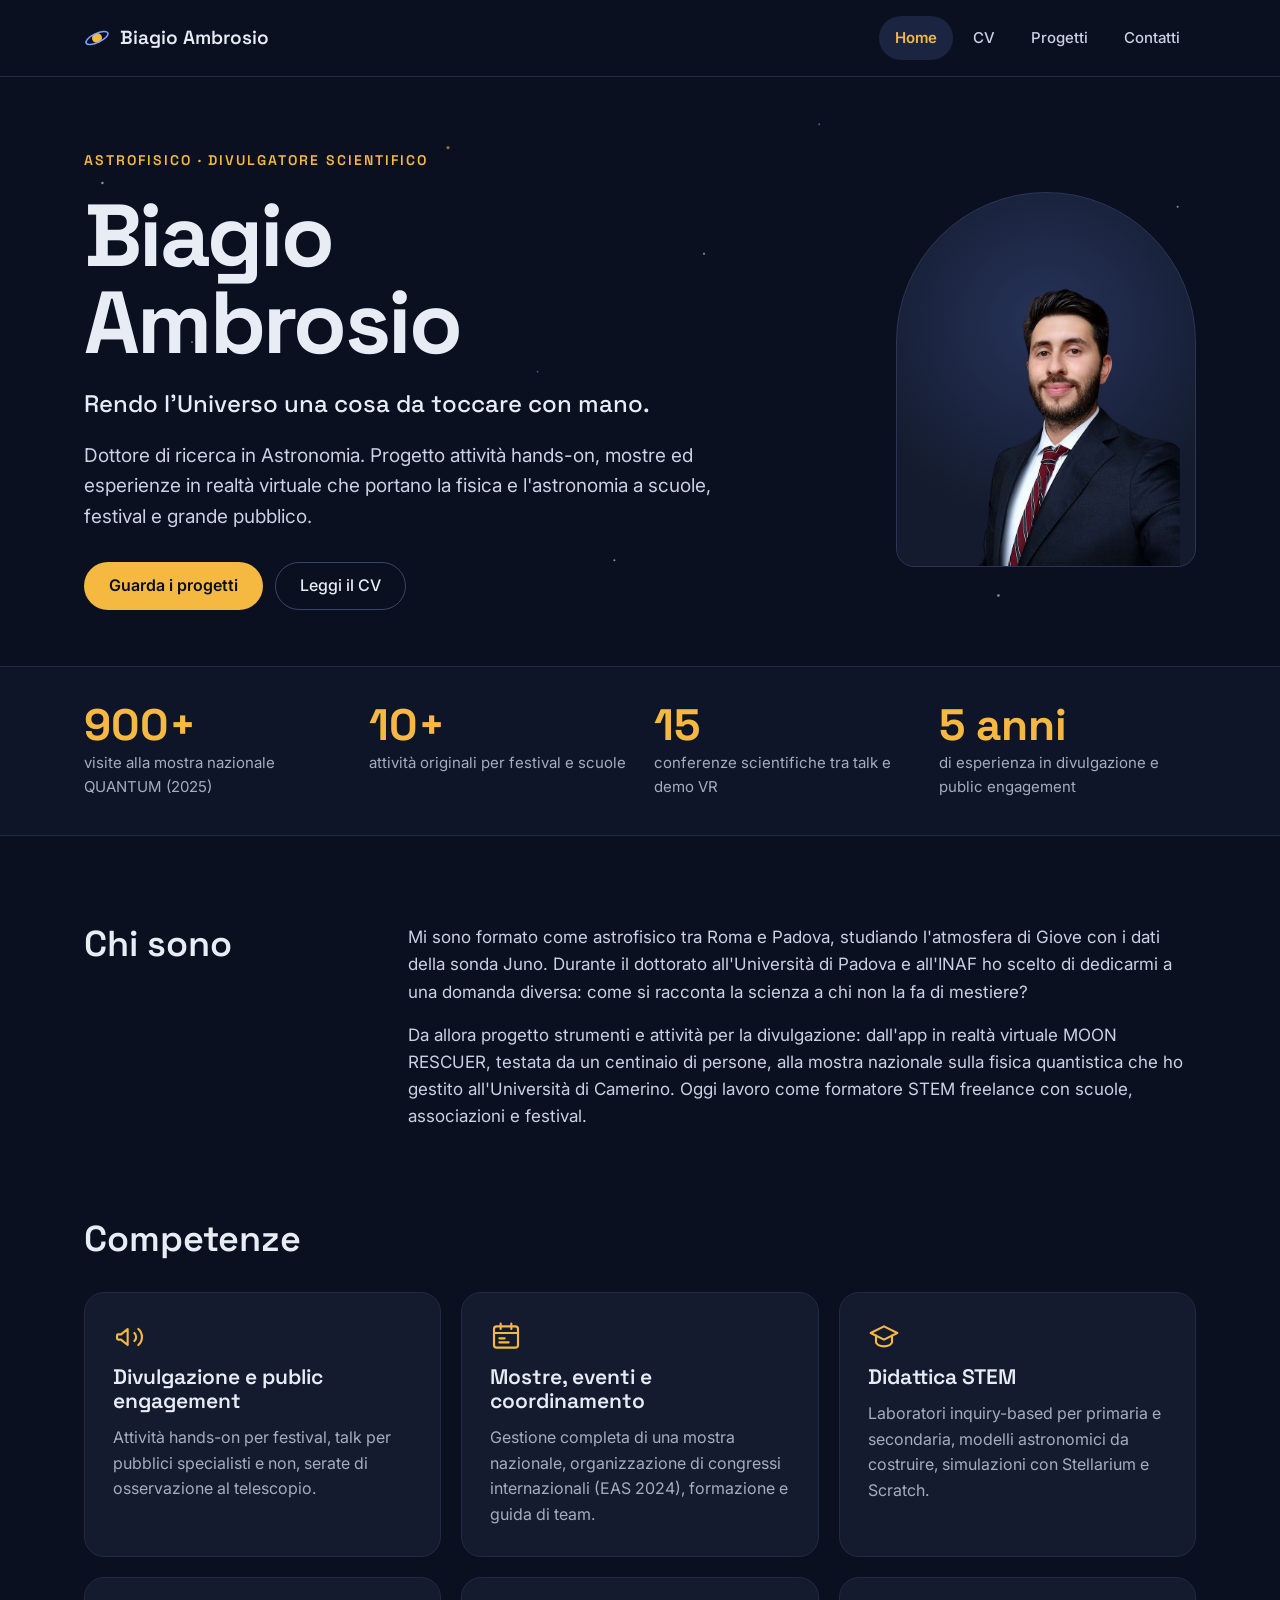
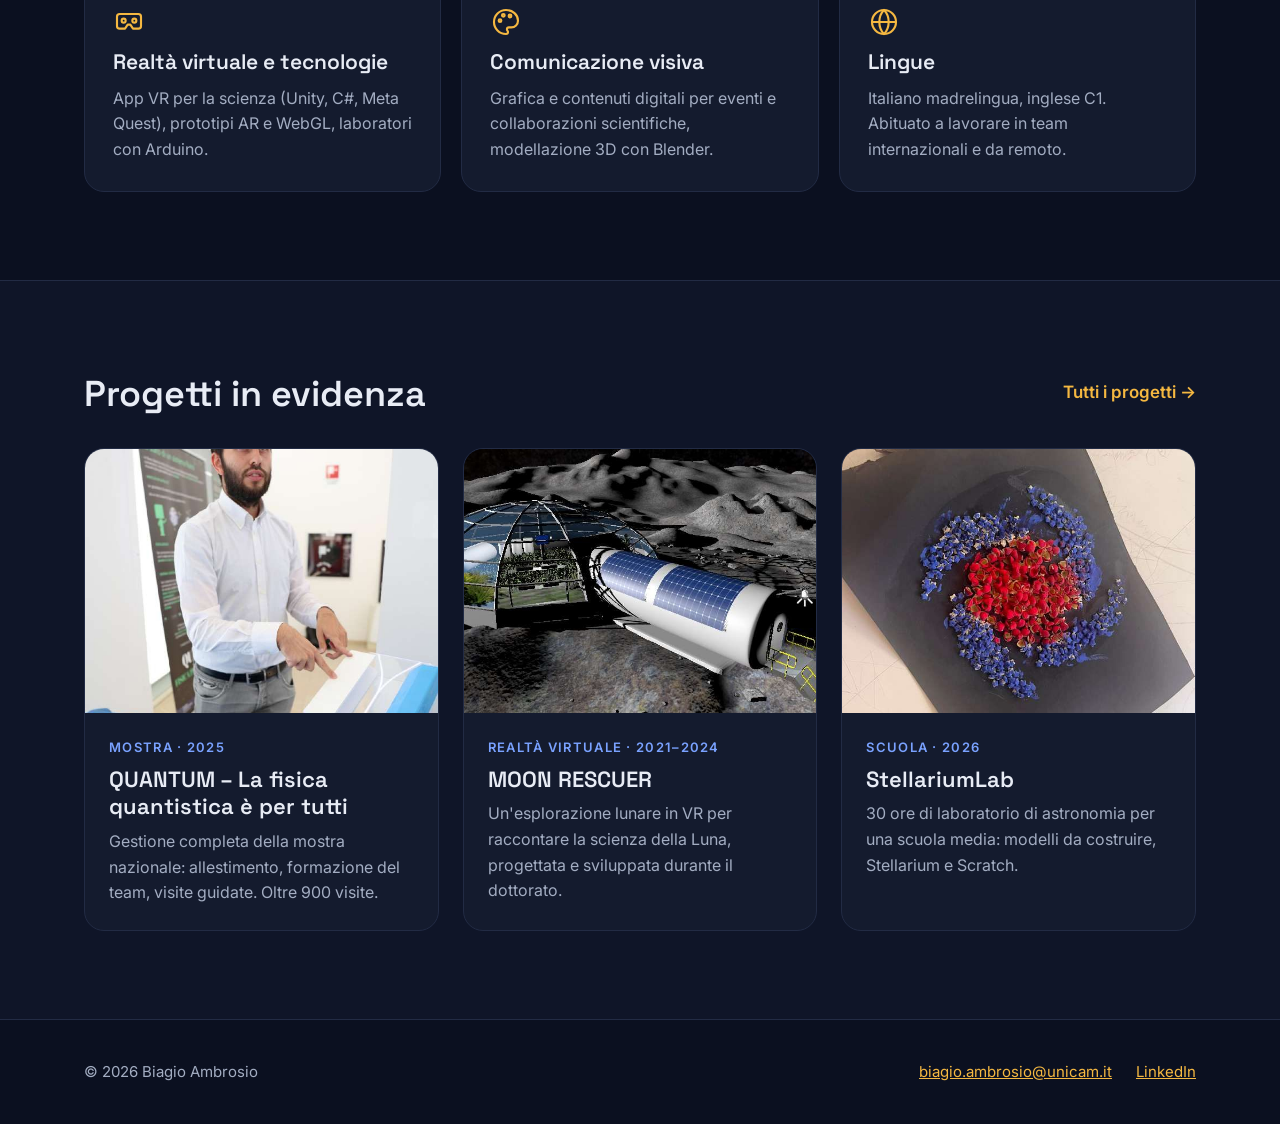
==== index.html @ 5c2597d6 "Prima versione" ====
<!doctype html>
<html lang="it">
<head>
  <meta charset="utf-8">
  <meta name="viewport" content="width=device-width, initial-scale=1">
  <title>Biagio Ambrosio — Astrofisico e divulgatore scientifico</title>
  <meta name="description" content="Biagio Ambrosio, dottore di ricerca in Astronomia: attività hands-on, mostre, laboratori per le scuole ed esperienze in realtà virtuale per la divulgazione scientifica.">
  <meta property="og:title" content="Biagio Ambrosio — Astrofisico e divulgatore scientifico">
  <meta property="og:description" content="Attività hands-on, mostre, laboratori per le scuole ed esperienze VR per raccontare la scienza.">
  <meta property="og:type" content="website">
  <meta property="og:image" content="assets/img/talk-sala.jpg">
  <link rel="icon" href="assets/img/favicon.svg" type="image/svg+xml">
  <link rel="preconnect" href="https://fonts.googleapis.com">
  <link rel="preconnect" href="https://fonts.gstatic.com" crossorigin>
  <link href="https://fonts.googleapis.com/css2?family=Space+Grotesk:wght@400;500;600;700&family=Inter:wght@400;500;600&display=swap" rel="stylesheet">
  <link rel="stylesheet" href="assets/css/style.css">
</head>
<body>
  <a class="skip-link" href="#contenuto">Vai al contenuto</a>

  <header class="site-header">
    <nav class="container nav" aria-label="Navigazione principale">
      <a class="brand" href="index.html">
        <svg width="26" height="26" viewBox="0 0 26 26" aria-hidden="true"><circle cx="13" cy="13" r="5" fill="#F5B841"/><ellipse cx="13" cy="13" rx="12" ry="4.5" fill="none" stroke="#7AA2FF" stroke-width="1.5" transform="rotate(-25 13 13)"/></svg>
        Biagio Ambrosio
      </a>
      <ul class="nav-links">
        <li><a href="index.html" aria-current="page">Home</a></li>
        <li><a href="cv.html">CV</a></li>
        <li><a href="progetti.html">Progetti</a></li>
        <li><a href="contatti.html">Contatti</a></li>
      </ul>
    </nav>
  </header>

  <main id="contenuto">
    <section class="hero">
      <svg class="stars" aria-hidden="true">
        <circle cx="8%" cy="18%" r="1.2" fill="#fff"/><circle cx="22%" cy="70%" r="1" fill="#fff"/><circle cx="35%" cy="12%" r="1.6" fill="#F5B841"/><circle cx="48%" cy="82%" r="1" fill="#fff"/><circle cx="55%" cy="30%" r="1.1" fill="#fff"/><circle cx="64%" cy="8%" r="1" fill="#7AA2FF"/><circle cx="78%" cy="88%" r="1.3" fill="#fff"/><circle cx="92%" cy="22%" r="1" fill="#fff"/><circle cx="15%" cy="45%" r="0.8" fill="#fff"/><circle cx="42%" cy="50%" r="0.9" fill="#7AA2FF"/>
      </svg>
      <div class="container hero-inner">
        <div class="hero-text">
          <p class="eyebrow">Astrofisico · Divulgatore scientifico</p>
          <h1>Biagio<br>Ambrosio</h1>
          <p class="tagline">Rendo l'Universo una cosa da toccare con mano.</p>
          <p class="lead">Dottore di ricerca in Astronomia. Progetto attività hands-on, mostre ed esperienze in realtà virtuale che portano la fisica e l'astronomia a scuole, festival e grande pubblico.</p>
          <div class="btn-row">
            <a class="btn btn-primary" href="progetti.html">Guarda i progetti</a>
            <a class="btn btn-ghost" href="cv.html">Leggi il CV</a>
          </div>
        </div>
        <div class="portrait">
          <img src="assets/img/ritratto.png" alt="Ritratto di Biagio Ambrosio" width="720" height="962">
        </div>
      </div>
    </section>

    <section class="stats" aria-label="In numeri">
      <dl class="container stats-grid">
        <div class="stat"><dt>visite alla mostra nazionale QUANTUM (2025)</dt><dd>900+</dd></div>
        <div class="stat"><dt>attività originali per festival e scuole</dt><dd>10+</dd></div>
        <div class="stat"><dt>conferenze scientifiche tra talk e demo VR</dt><dd>15</dd></div>
        <div class="stat"><dt>di esperienza in divulgazione e public engagement</dt><dd>5 anni</dd></div>
      </dl>
    </section>

    <section class="section container split" id="chi-sono" style="padding-bottom: 40px">
      <h2>Chi sono</h2>
      <div class="prose">
        <p>Mi sono formato come astrofisico tra Roma e Padova, studiando l'atmosfera di Giove con i dati della sonda Juno. Durante il dottorato all'Università di Padova e all'INAF ho scelto di dedicarmi a una domanda diversa: come si racconta la scienza a chi non la fa di mestiere?</p>
        <p>Da allora progetto strumenti e attività per la divulgazione: dall'app in realtà virtuale MOON RESCUER, testata da un centinaio di persone, alla mostra nazionale sulla fisica quantistica che ho gestito all'Università di Camerino. Oggi lavoro come formatore STEM freelance con scuole, associazioni e festival.</p>
      </div>
    </section>

    <section class="section container" id="competenze" style="padding-top: 48px">
      <h2 style="margin-bottom: 32px">Competenze</h2>
      <div class="card-grid">
        <article class="card">
          <svg viewBox="0 0 24 24" fill="none" stroke="#F5B841" stroke-width="1.6" stroke-linecap="round" stroke-linejoin="round" aria-hidden="true"><path d="M3 11v2a1 1 0 0 0 1 1h2l5 4V6L6 10H4a1 1 0 0 0-1 1z"/><path d="M16 9a4 4 0 0 1 0 6"/><path d="M19 6a8 8 0 0 1 0 12"/></svg>
          <h3>Divulgazione e public engagement</h3>
          <p>Attività hands-on per festival, talk per pubblici specialisti e non, serate di osservazione al telescopio.</p>
        </article>
        <article class="card">
          <svg viewBox="0 0 24 24" fill="none" stroke="#F5B841" stroke-width="1.6" stroke-linecap="round" stroke-linejoin="round" aria-hidden="true"><rect x="3" y="4" width="18" height="16" rx="2"/><path d="M3 9h18M8 2v4M16 2v4M7 13h4M7 16h7"/></svg>
          <h3>Mostre, eventi e coordinamento</h3>
          <p>Gestione completa di una mostra nazionale, organizzazione di congressi internazionali (EAS 2024), formazione e guida di team.</p>
        </article>
        <article class="card">
          <svg viewBox="0 0 24 24" fill="none" stroke="#F5B841" stroke-width="1.6" stroke-linecap="round" stroke-linejoin="round" aria-hidden="true"><path d="M2 9l10-5 10 5-10 5z"/><path d="M6 11v5c0 1.5 3 3 6 3s6-1.5 6-3v-5"/></svg>
          <h3>Didattica STEM</h3>
          <p>Laboratori inquiry-based per primaria e secondaria, modelli astronomici da costruire, simulazioni con Stellarium e Scratch.</p>
        </article>
        <article class="card">
          <svg viewBox="0 0 24 24" fill="none" stroke="#F5B841" stroke-width="1.6" stroke-linecap="round" stroke-linejoin="round" aria-hidden="true"><path d="M3 8a2 2 0 0 1 2-2h14a2 2 0 0 1 2 2v7a2 2 0 0 1-2 2h-4l-2-3h-2l-2 3H5a2 2 0 0 1-2-2z"/><circle cx="8" cy="11" r="1.5"/><circle cx="16" cy="11" r="1.5"/></svg>
          <h3>Realtà virtuale e tecnologie</h3>
          <p>App VR per la scienza (Unity, C#, Meta Quest), prototipi AR e WebGL, laboratori con Arduino.</p>
        </article>
        <article class="card">
          <svg viewBox="0 0 24 24" fill="none" stroke="#F5B841" stroke-width="1.6" stroke-linecap="round" stroke-linejoin="round" aria-hidden="true"><path d="M12 3a9 9 0 1 0 0 18c1 0 1.5-.7 1.5-1.5 0-.4-.2-.8-.4-1-.3-.3-.4-.6-.4-1 0-.8.7-1.5 1.5-1.5H16a5 5 0 0 0 5-5c0-4.4-4-8-9-8z"/><circle cx="7.5" cy="11" r="1"/><circle cx="10" cy="7" r="1"/><circle cx="15" cy="7.5" r="1"/></svg>
          <h3>Comunicazione visiva</h3>
          <p>Grafica e contenuti digitali per eventi e collaborazioni scientifiche, modellazione 3D con Blender.</p>
        </article>
        <article class="card">
          <svg viewBox="0 0 24 24" fill="none" stroke="#F5B841" stroke-width="1.6" stroke-linecap="round" stroke-linejoin="round" aria-hidden="true"><circle cx="12" cy="12" r="9"/><path d="M3 12h18M12 3c2.5 2.5 3.5 5.5 3.5 9s-1 6.5-3.5 9c-2.5-2.5-3.5-5.5-3.5-9s1-6.5 3.5-9z"/></svg>
          <h3>Lingue</h3>
          <p>Italiano madrelingua, inglese C1. Abituato a lavorare in team internazionali e da remoto.</p>
        </article>
      </div>
    </section>

    <section class="section section-alt">
      <div class="container">
        <div class="section-head">
          <h2>Progetti in evidenza</h2>
          <a href="progetti.html">Tutti i progetti →</a>
        </div>
        <div class="project-grid">
          <a class="project" href="progetti.html">
            <img src="assets/img/quantum-guida.jpg" alt="Biagio guida una visita alla mostra QUANTUM" loading="lazy" style="aspect-ratio: 4 / 3; object-position: center 25%">
            <div class="project-body">
              <span class="meta">Mostra · 2025</span>
              <h3>QUANTUM – La fisica quantistica è per tutti</h3>
              <p>Gestione completa della mostra nazionale: allestimento, formazione del team, visite guidate. Oltre 900 visite.</p>
            </div>
          </a>
          <a class="project" href="progetti.html">
            <img src="assets/img/moon-rescuer.jpg" alt="Base lunare nell'app VR MOON RESCUER" loading="lazy" style="aspect-ratio: 4 / 3">
            <div class="project-body">
              <span class="meta">Realtà virtuale · 2021–2024</span>
              <h3>MOON RESCUER</h3>
              <p>Un'esplorazione lunare in VR per raccontare la scienza della Luna, progettata e sviluppata durante il dottorato.</p>
            </div>
          </a>
          <a class="project" href="progetti.html">
            <img src="assets/img/modello-galassia.jpg" alt="Modello di galassia costruito durante un laboratorio" loading="lazy" style="aspect-ratio: 4 / 3">
            <div class="project-body">
              <span class="meta">Scuola · 2026</span>
              <h3>StellariumLab</h3>
              <p>30 ore di laboratorio di astronomia per una scuola media: modelli da costruire, Stellarium e Scratch.</p>
            </div>
          </a>
        </div>
      </div>
    </section>
  </main>

  <footer class="site-footer">
    <div class="container">
      <span>© 2026 Biagio Ambrosio</span>
      <nav aria-label="Contatti">
        <a href="mailto:biagio.ambrosio@unicam.it">biagio.ambrosio@unicam.it</a>
        <a href="https://www.linkedin.com/in/biagio14/" rel="noopener">LinkedIn</a>
      </nav>
    </div>
  </footer>
</body>
</html>
---- assets/css/style.css ----
/* Biagio Ambrosio — portfolio · tema "Notte stellata" */
:root {
  --bg: #0B1020;
  --bg-alt: #0F1528;
  --surface: #141B2E;
  --surface-2: #1B2440;
  --line: #222B44;
  --line-strong: #3A4566;
  --text: #E8ECF5;
  --text-2: #C9D1E3;
  --muted: #A3ADC2;
  --accent: #F5B841;
  --accent-hover: #FFD889;
  --blue: #7AA2FF;
  --radius: 20px;
  --max: 1160px;
  --display: "Space Grotesk", system-ui, sans-serif;
  --body: "Inter", system-ui, sans-serif;
}

*, *::before, *::after { box-sizing: border-box; }
html { scroll-behavior: smooth; }
body {
  margin: 0;
  background: var(--bg);
  color: var(--text);
  font-family: var(--body);
  font-size: 17px;
  line-height: 1.6;
  -webkit-font-smoothing: antialiased;
}
img { max-width: 100%; display: block; }
a { color: var(--accent); }
a:hover { color: var(--accent-hover); }
:focus-visible { outline: 2px solid var(--accent); outline-offset: 3px; border-radius: 6px; }
h1, h2, h3 { font-family: var(--display); margin: 0; line-height: 1.15; }
p { margin: 0; }

.container { max-width: var(--max); margin: 0 auto; padding-left: 24px; padding-right: 24px; }
.skip-link { position: absolute; left: -9999px; top: 8px; background: var(--accent); color: var(--bg); padding: 10px 16px; border-radius: 8px; z-index: 10; }
.skip-link:focus { left: 16px; }

/* ---------- Header / menu ---------- */
.site-header { border-bottom: 1px solid var(--line); background: var(--bg); position: sticky; top: 0; z-index: 5; }
.nav { display: flex; flex-wrap: wrap; align-items: center; justify-content: space-between; gap: 12px 24px; padding-top: 16px; padding-bottom: 16px; }
.brand { display: flex; align-items: center; gap: 10px; text-decoration: none; color: var(--text); font-family: var(--display); font-weight: 600; font-size: 19px; }
.brand:hover { color: var(--text); }
.nav-links { display: flex; flex-wrap: wrap; gap: 4px; margin: 0; padding: 0; list-style: none; }
.nav-links a { display: inline-flex; align-items: center; min-height: 44px; padding: 0 16px; border-radius: 999px; text-decoration: none; color: var(--text-2); font-weight: 500; font-size: 15px; }
.nav-links a:hover { color: var(--text); background: var(--surface); }
.nav-links a[aria-current="page"] { background: var(--surface-2); color: var(--accent); font-weight: 600; }

/* ---------- Bottoni, etichette ---------- */
.eyebrow { font-family: var(--display); font-size: 14px; letter-spacing: 0.14em; text-transform: uppercase; color: var(--accent); font-weight: 600; }
.btn { display: inline-flex; align-items: center; gap: 10px; min-height: 48px; padding: 0 24px; border-radius: 999px; text-decoration: none; font-weight: 600; font-size: 16px; border: 1px solid transparent; cursor: pointer; font-family: var(--body); }
.btn-primary { background: var(--accent); color: var(--bg); }
.btn-primary:hover { background: var(--accent-hover); color: var(--bg); }
.btn-ghost { border-color: var(--line-strong); color: var(--text); font-weight: 500; }
.btn-ghost:hover { border-color: var(--text-2); color: var(--text); }
.btn-row { display: flex; flex-wrap: wrap; gap: 12px; }
.tag { display: inline-block; padding: 5px 12px; border-radius: 999px; background: var(--surface-2); color: var(--text-2); font-size: 14px; }
.tags { display: flex; flex-wrap: wrap; gap: 8px; margin: 0; padding: 0; list-style: none; }

/* ---------- Hero (home) ---------- */
.hero { position: relative; overflow: hidden; }
.stars { position: absolute; inset: 0; width: 100%; height: 100%; opacity: 0.55; pointer-events: none; }
.hero-inner { position: relative; display: flex; flex-wrap: wrap; align-items: center; gap: 48px; padding-top: 72px; padding-bottom: 56px; }
.hero-text { flex: 999 1 520px; min-width: 0; display: flex; flex-direction: column; gap: 22px; }
.hero h1 { font-size: clamp(48px, 7.5vw, 88px); line-height: 0.98; font-weight: 700; letter-spacing: -0.03em; }
.hero .tagline { font-family: var(--display); font-size: clamp(20px, 2.4vw, 24px); line-height: 1.3; font-weight: 500; }
.hero .lead { max-width: 34em; font-size: 19px; color: var(--text-2); }
.hero .btn-row { padding-top: 8px; }
.portrait { flex: 1 1 300px; max-width: 380px; margin: 0 auto; position: relative; aspect-ratio: 4 / 5; border-radius: 200px 200px 24px 24px; background: radial-gradient(circle at 50% 35%, #26335A 0%, #141B2E 70%); overflow: hidden; border: 1px solid #2A3557; }
.portrait img { position: absolute; bottom: 0; left: 50%; transform: translateX(-50%); height: 96%; width: auto; max-width: none; }

/* ---------- Numeri ---------- */
.stats { border-top: 1px solid var(--line); border-bottom: 1px solid var(--line); background: var(--bg-alt); }
.stats-grid { display: grid; grid-template-columns: repeat(auto-fit, minmax(200px, 1fr)); gap: 28px; padding-top: 36px; padding-bottom: 36px; margin: 0 auto; }
.stat { display: flex; flex-direction: column; gap: 4px; }
.stat dt { order: 2; color: var(--muted); font-size: 15px; }
.stat dd { order: 1; margin: 0; font-family: var(--display); font-size: 44px; font-weight: 700; color: var(--accent); line-height: 1; }

/* ---------- Sezioni ---------- */
.section { padding-top: 88px; padding-bottom: 88px; }
.section-alt { background: var(--bg-alt); border-top: 1px solid var(--line); }
.section h2 { font-size: 36px; font-weight: 600; }
.split { display: flex; flex-wrap: wrap; gap: 32px 64px; }
.split > h2 { flex: 1 1 260px; }
.split > .prose { flex: 999 1 520px; min-width: 0; display: flex; flex-direction: column; gap: 16px; color: var(--text-2); }
.section-head { display: flex; flex-wrap: wrap; align-items: flex-end; justify-content: space-between; gap: 16px; margin-bottom: 32px; }
.section-head a { font-weight: 600; text-decoration: none; padding: 10px 0; }

.card-grid { display: grid; grid-template-columns: repeat(auto-fit, minmax(300px, 1fr)); gap: 20px; }
.card { background: var(--surface); border: 1px solid var(--line); border-radius: var(--radius); padding: 28px; display: flex; flex-direction: column; gap: 12px; }
.card h3 { font-size: 21px; font-weight: 600; }
.card p { color: var(--muted); font-size: 16px; }
.card svg { width: 32px; height: 32px; }

/* ---------- Card progetto ---------- */
.project-grid { display: grid; grid-template-columns: repeat(auto-fill, minmax(300px, 1fr)); gap: 24px; }
.project { display: flex; flex-direction: column; background: var(--surface); border: 1px solid var(--line); border-radius: var(--radius); overflow: hidden; color: var(--text); text-decoration: none; }
a.project:hover { border-color: var(--line-strong); color: var(--text); }
.project img, .project .ph { width: 100%; aspect-ratio: 16 / 10; object-fit: cover; }
.project .ph { background: var(--surface-2); display: flex; align-items: center; justify-content: center; }
.project .ph svg { width: 56px; height: 56px; }
.project-body { padding: 24px; display: flex; flex-direction: column; gap: 8px; flex: 1; }
.project .meta { font-size: 13px; letter-spacing: 0.1em; text-transform: uppercase; color: var(--blue); font-weight: 600; }
.project h2, .project h3 { font-size: 22px; font-weight: 600; line-height: 1.25; }
.project p { color: var(--muted); font-size: 16px; }
.project .tags { margin-top: auto; padding-top: 10px; }
.project .tag { font-size: 13px; padding: 4px 10px; }

.filters { display: flex; flex-wrap: wrap; align-items: center; gap: 8px; margin-bottom: 32px; }
.filter { min-height: 44px; padding: 0 18px; border-radius: 999px; border: 1px solid var(--line-strong); background: transparent; color: var(--text); font: 500 15px var(--body); cursor: pointer; }
.filter:hover { border-color: var(--text-2); }
.filter[aria-pressed="true"] { background: var(--accent); border-color: var(--accent); color: var(--bg); font-weight: 600; }
.filter-count { margin-left: auto; color: var(--muted); font-size: 15px; }
.project[hidden] { display: none; }

/* ---------- Intestazione pagine interne ---------- */
.page-head { padding-top: 64px; padding-bottom: 40px; display: flex; flex-wrap: wrap; align-items: flex-end; justify-content: space-between; gap: 24px; }
.page-head > div { display: flex; flex-direction: column; gap: 12px; max-width: 680px; }
.page-head h1 { font-size: clamp(36px, 5vw, 56px); line-height: 1.05; font-weight: 700; }
.page-head p { color: var(--text-2); }

/* ---------- CV ---------- */
.cv-layout { display: flex; flex-wrap: wrap; gap: 48px; padding-bottom: 96px; }
.cv-main { flex: 999 1 600px; min-width: 0; display: flex; flex-direction: column; gap: 56px; }
.cv-main h2 { font-size: 28px; font-weight: 600; margin-bottom: 20px; }
.timeline { margin: 0; padding: 0; list-style: none; }
.timeline li { display: flex; gap: 20px; }
.timeline .dot-col { display: flex; flex-direction: column; align-items: center; }
.timeline .dot { width: 14px; height: 14px; border-radius: 50%; border: 2px solid var(--accent); margin-top: 6px; flex: none; }
.timeline li:first-child .dot { background: var(--accent); }
.timeline .rail { flex: 1; width: 2px; background: #2A3557; }
.timeline li:last-child .rail { display: none; }
.timeline .entry { padding-bottom: 32px; display: flex; flex-direction: column; gap: 6px; }
.when { font-size: 14px; color: var(--blue); font-weight: 600; }
.timeline h3 { font-size: 21px; font-weight: 600; }
.timeline p { color: var(--muted); font-size: 16px; }
.edu-grid { display: grid; grid-template-columns: repeat(auto-fit, minmax(220px, 1fr)); gap: 16px; }
.edu-grid .card { padding: 22px; gap: 6px; border-radius: 16px; }
.edu-grid h3 { font-size: 19px; }
.edu-grid p { font-size: 15px; }
.pubs { margin: 0; padding: 0; list-style: none; display: flex; flex-direction: column; gap: 14px; color: var(--text-2); font-size: 16px; }
.pubs li { padding: 18px 20px; background: var(--surface); border-radius: 12px; }
.cv-side { flex: 1 1 300px; display: flex; flex-direction: column; gap: 20px; }
.cv-side .card { padding: 26px; gap: 14px; }
.cv-side h2 { font-size: 20px; font-weight: 600; }
.cv-side ul { margin: 0; padding: 0; list-style: none; display: flex; flex-direction: column; gap: 10px; font-size: 15px; color: var(--text-2); }
.cv-side .year { color: var(--blue); }
.cv-side .note { font-size: 14px; color: var(--muted); }

/* ---------- Contatti ---------- */
.contact-layout { display: flex; flex-wrap: wrap; gap: 48px 64px; padding-top: 64px; padding-bottom: 96px; }
.contact-info { flex: 1 1 380px; min-width: 0; display: flex; flex-direction: column; gap: 28px; }
.contact-info .intro { display: flex; flex-direction: column; gap: 12px; }
.contact-info h1 { font-size: clamp(36px, 5vw, 56px); line-height: 1.05; font-weight: 700; }
.contact-info .intro p { color: var(--text-2); }
.contact-info h2 { font-size: 20px; font-weight: 600; margin-bottom: 12px; }
.channels { display: flex; flex-direction: column; gap: 12px; margin: 0; padding: 0; list-style: none; }
.channel { display: flex; align-items: center; gap: 16px; padding: 18px 20px; background: var(--surface); border: 1px solid var(--line); border-radius: 16px; text-decoration: none; color: var(--text); }
a.channel:hover { border-color: var(--line-strong); color: var(--text); }
.channel svg { width: 24px; height: 24px; flex: none; }
.channel span { display: flex; flex-direction: column; min-width: 0; overflow-wrap: anywhere; }
.channel small { font-size: 14px; color: var(--muted); }
.channel strong { font-weight: 600; }
.contact-form-wrap { flex: 1 1 420px; min-width: 0; }
.contact-form { background: var(--surface); border: 1px solid var(--line); border-radius: 24px; padding: 32px; display: flex; flex-direction: column; gap: 18px; }
.contact-form h2 { font-size: 24px; font-weight: 600; }
.field { display: flex; flex-direction: column; gap: 6px; }
.field label { font-size: 15px; font-weight: 500; color: var(--text-2); }
.field input, .field select, .field textarea { min-height: 48px; padding: 10px 14px; border-radius: 12px; border: 1px solid var(--line-strong); background: var(--bg); color: var(--text); font: 400 16px var(--body); }
.field textarea { resize: vertical; min-height: 140px; }
.field input:focus, .field select:focus, .field textarea:focus { outline: 2px solid var(--accent); outline-offset: 1px; border-color: transparent; }
.contact-form .btn { justify-content: center; min-height: 52px; border: 0; }
.form-note { font-size: 14px; color: var(--muted); }

/* ---------- Footer ---------- */
.site-footer { border-top: 1px solid var(--line); }
.site-footer .container { padding-top: 40px; padding-bottom: 40px; display: flex; flex-wrap: wrap; justify-content: space-between; gap: 16px; color: var(--muted); font-size: 15px; }
.site-footer nav { display: flex; flex-wrap: wrap; gap: 24px; }

@media (max-width: 600px) {
  .section { padding-top: 64px; padding-bottom: 64px; }
  .hero-inner { padding-top: 48px; }
  .filter-count { margin-left: 0; width: 100%; }
  .contact-form { padding: 24px; }
}
@media (prefers-reduced-motion: reduce) { html { scroll-behavior: auto; } }
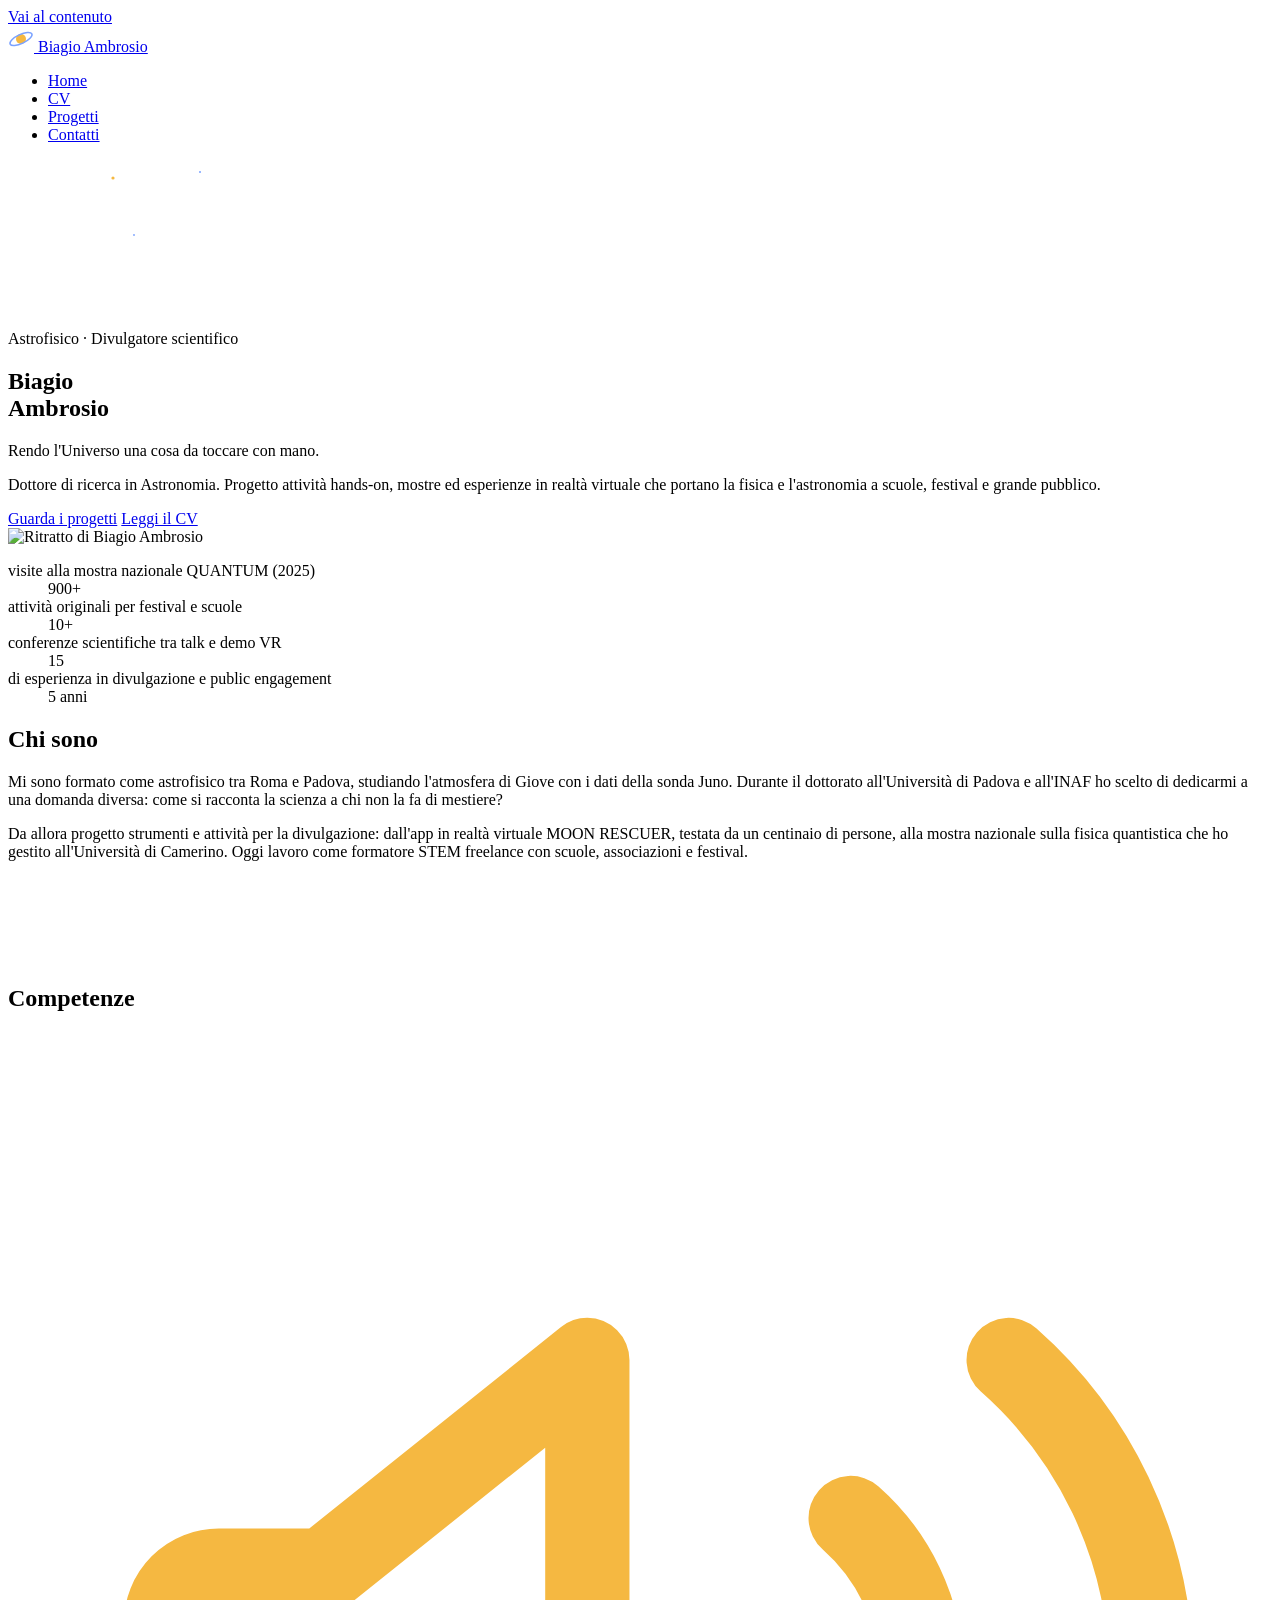
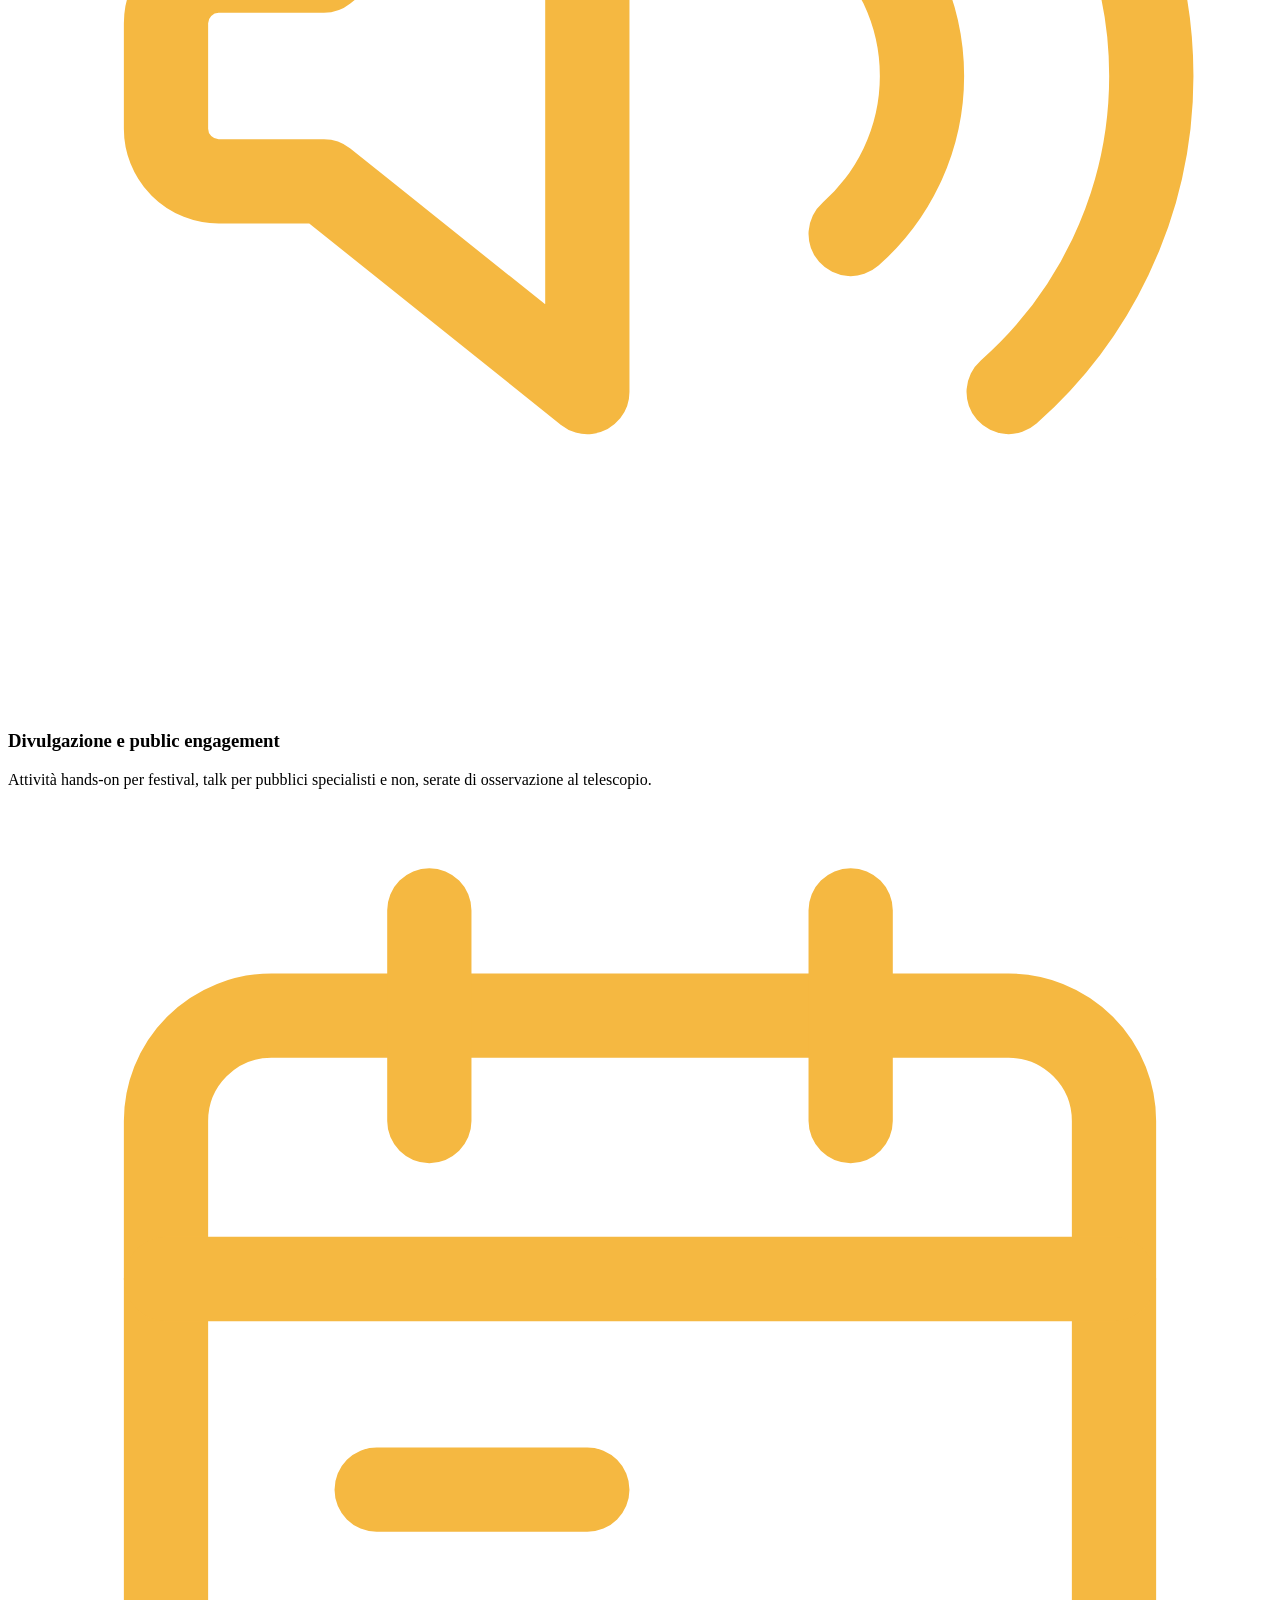
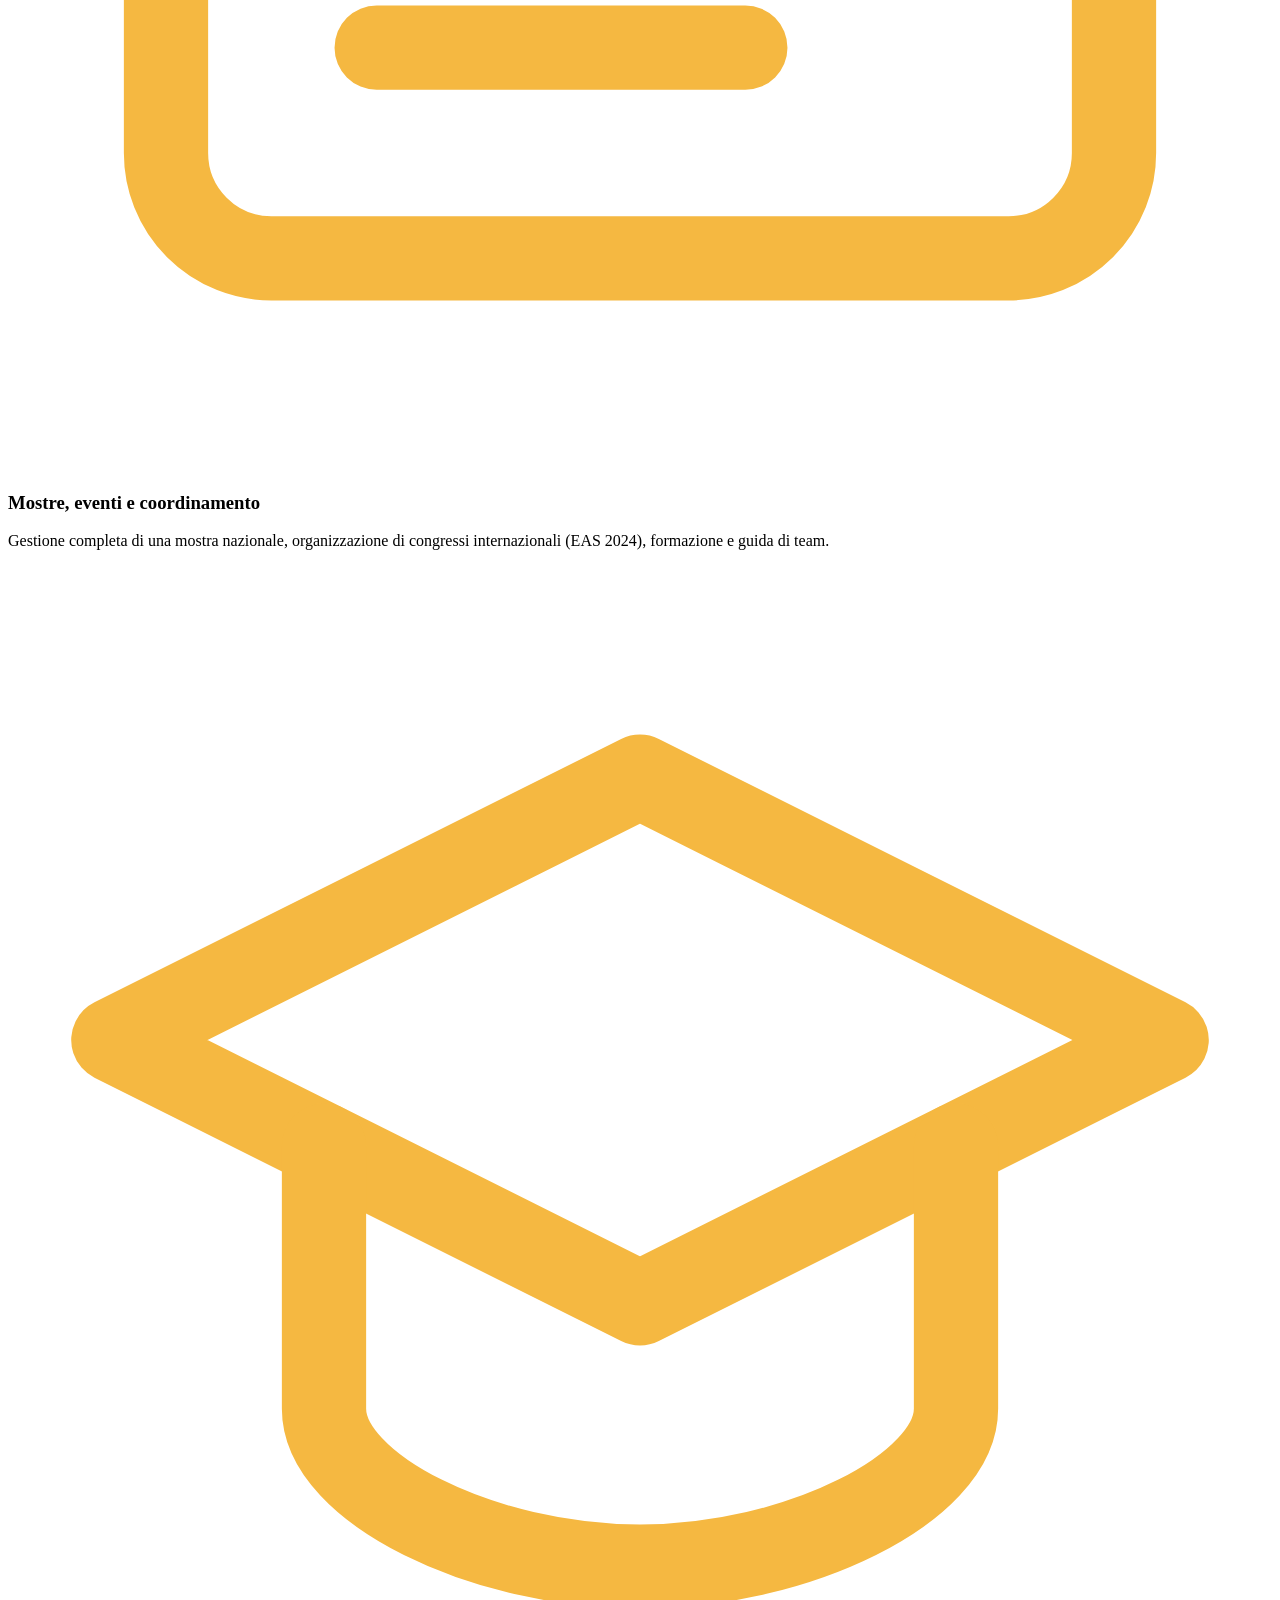
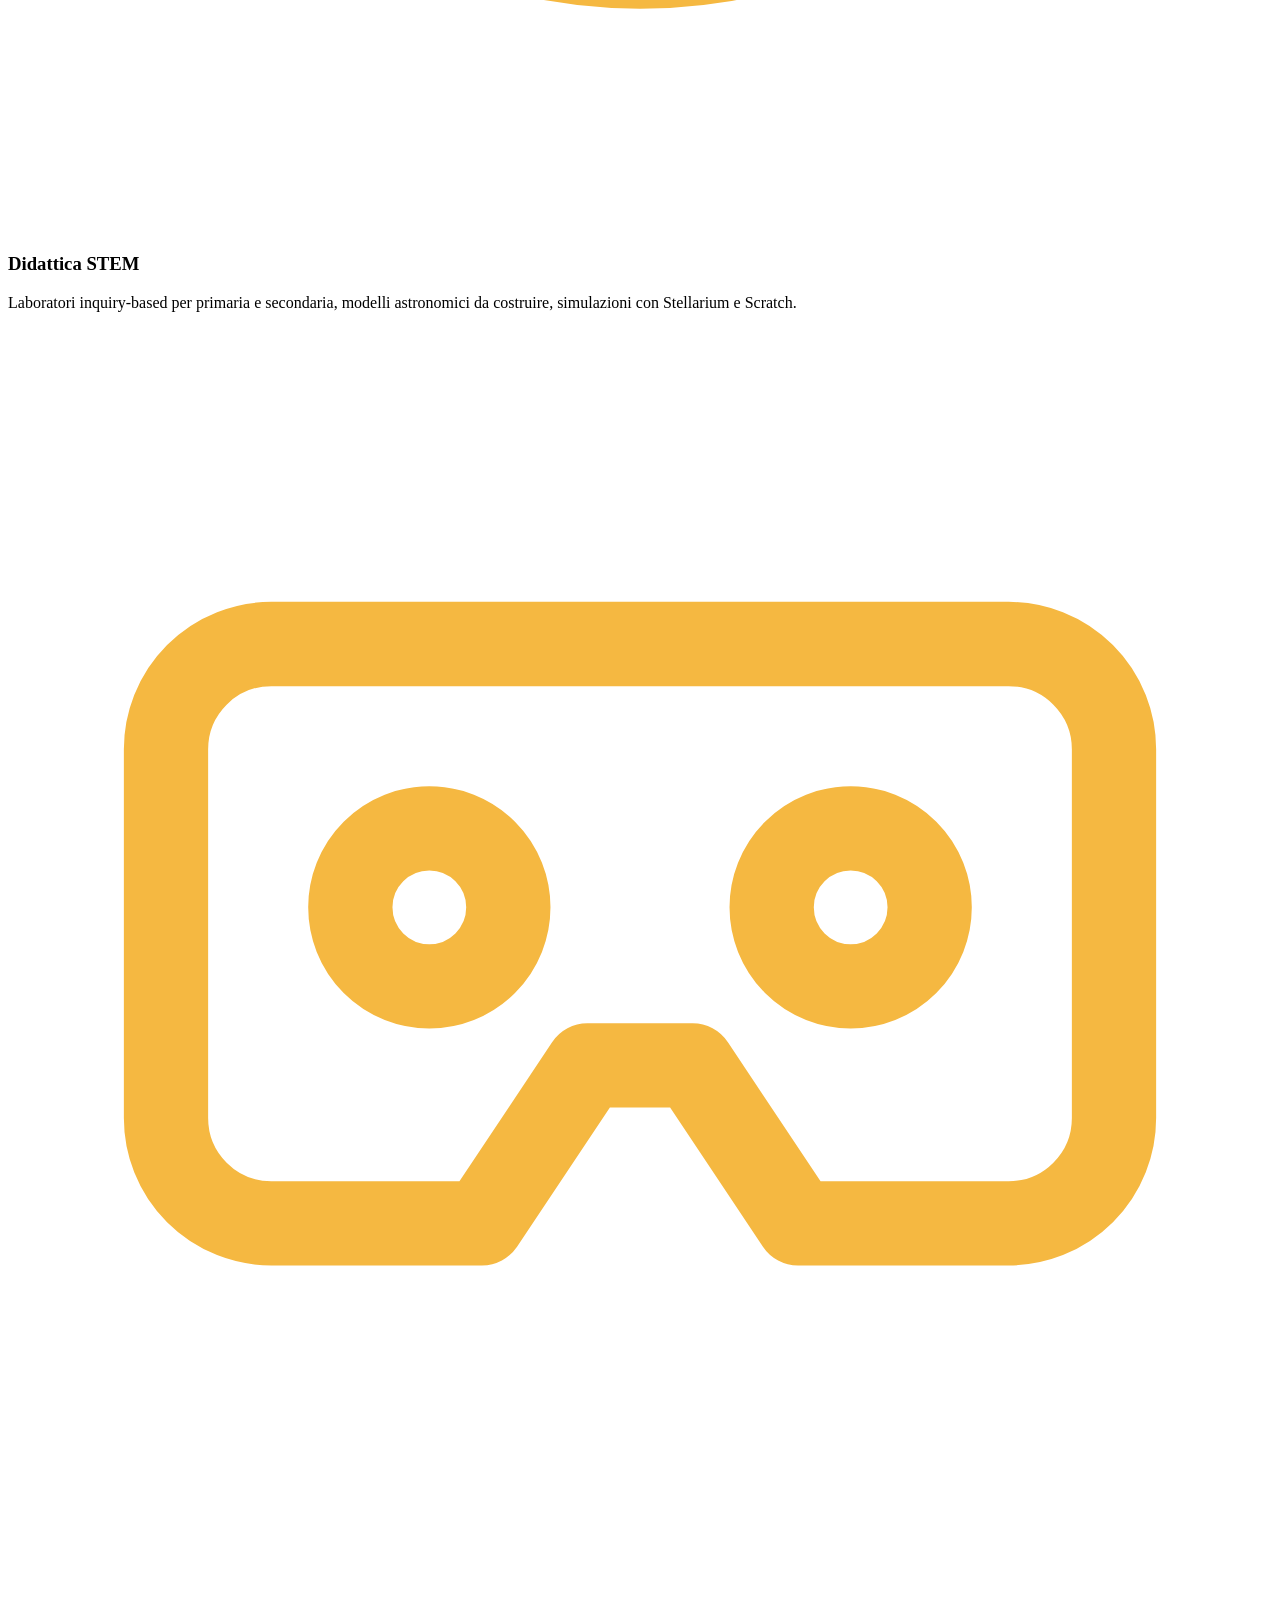
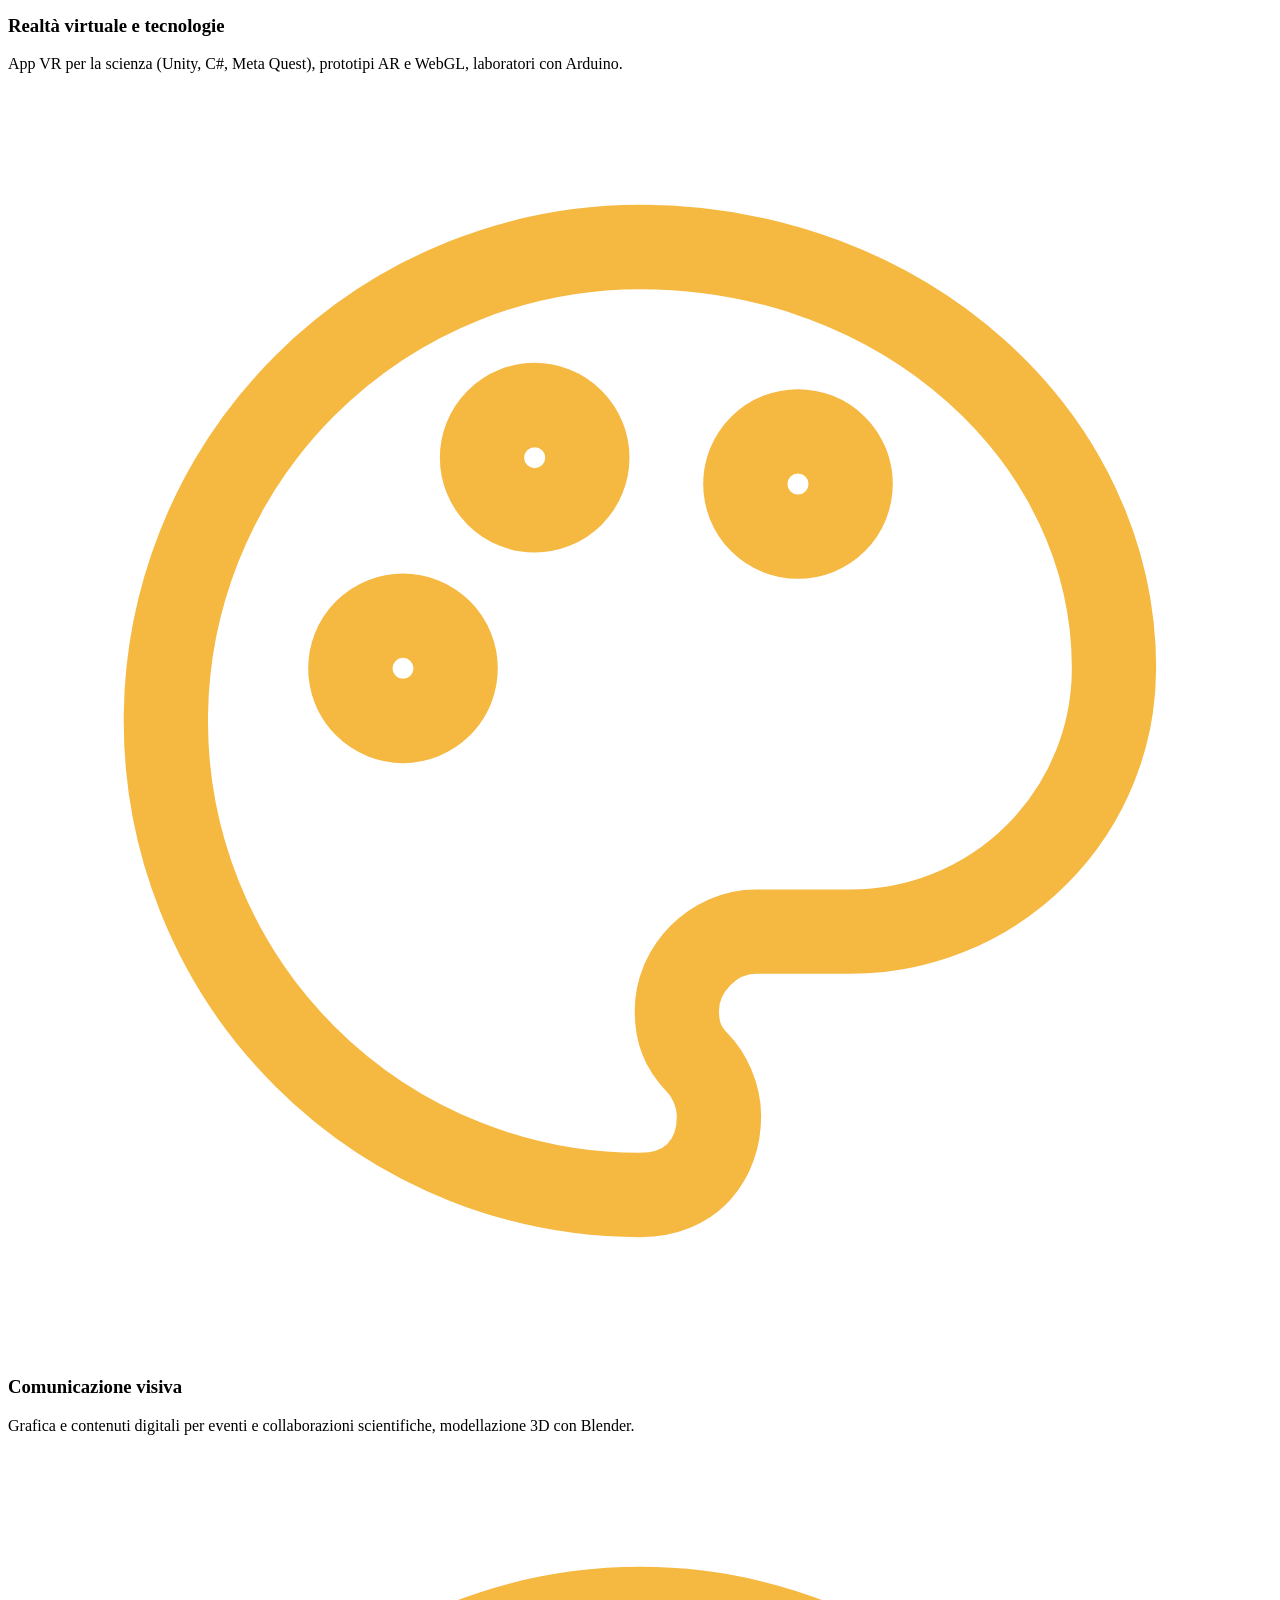
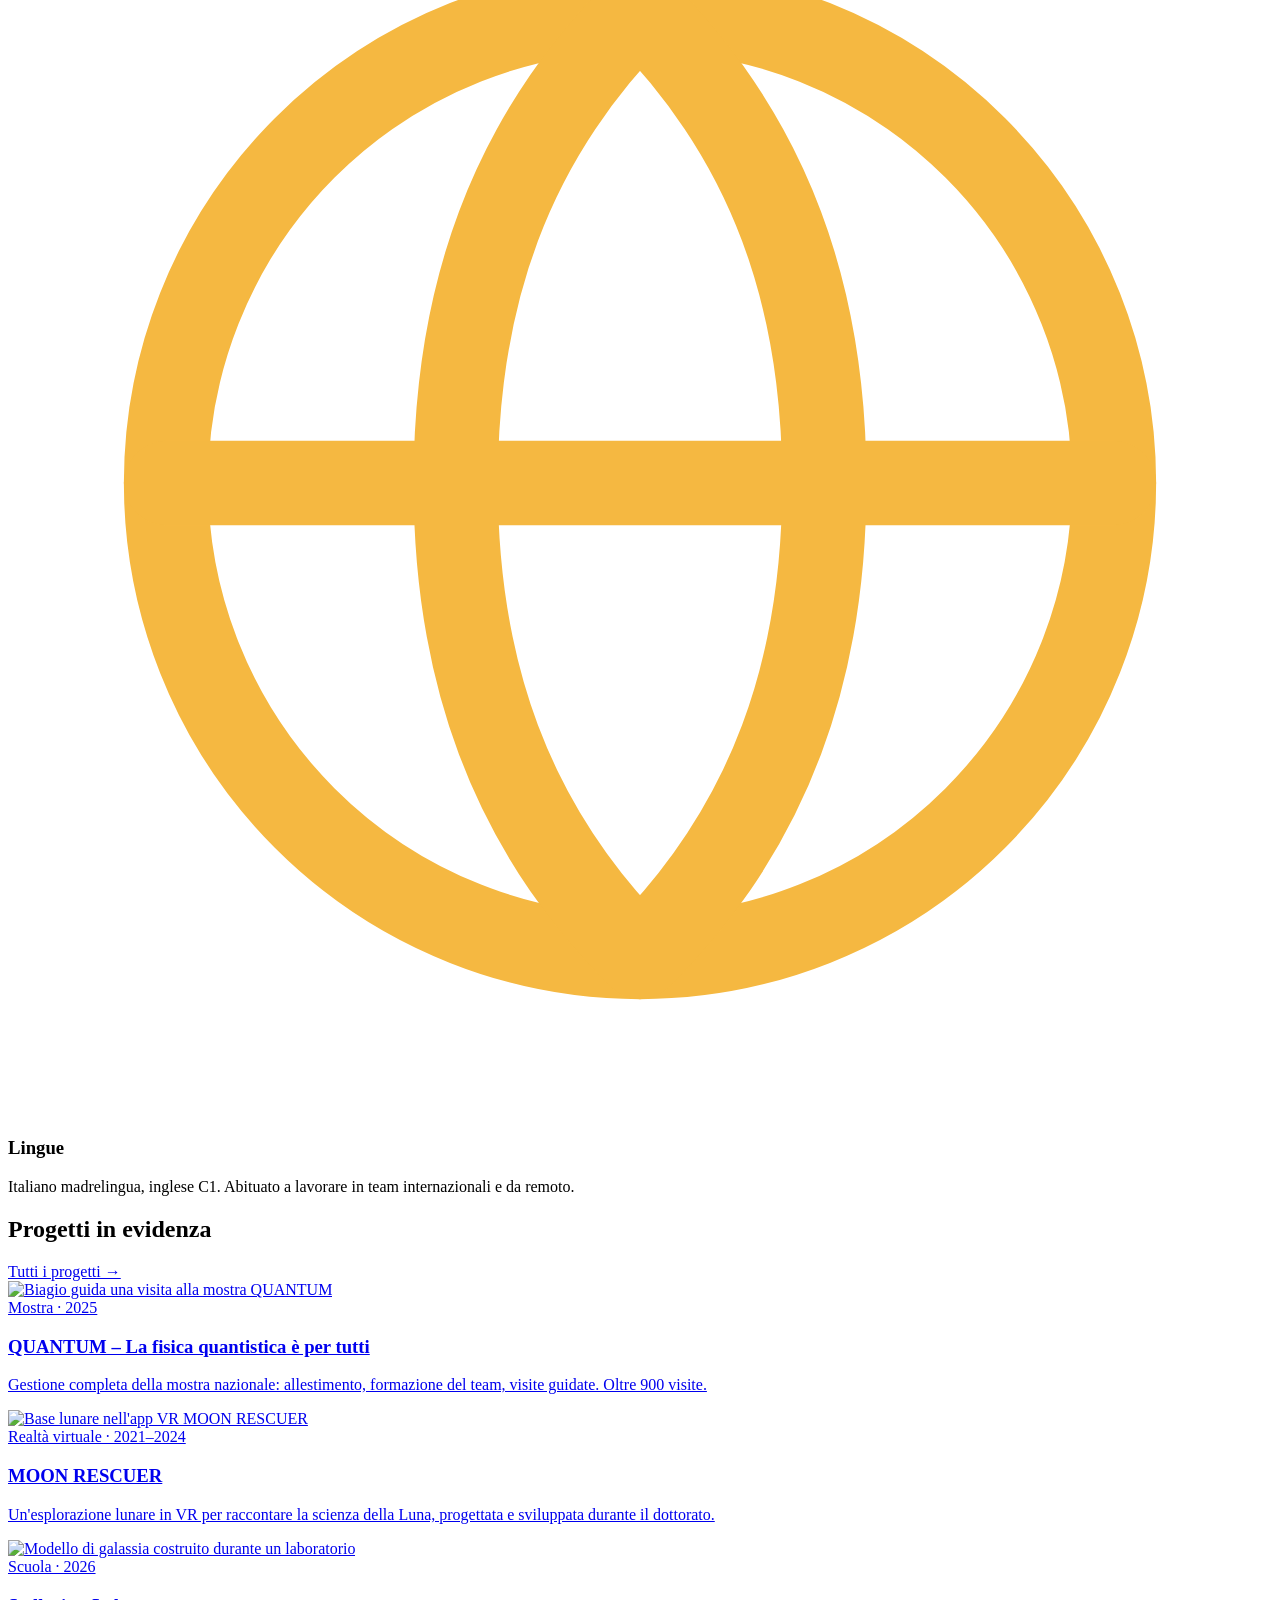
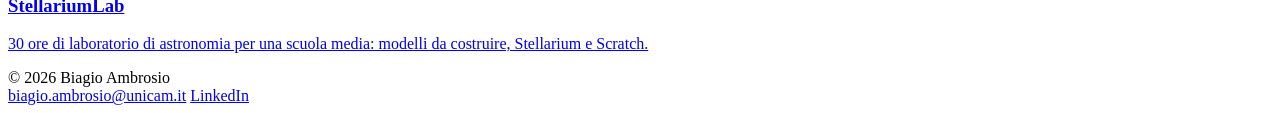
==== commit 03cf0125: "Pagine singole progetti" ====
--- a/index.html
+++ b/index.html
@@ -115,7 +115,7 @@
           <a href="progetti.html">Tutti i progetti →</a>
         </div>
         <div class="project-grid">
-          <a class="project" href="progetti.html">
+          <a class="project" href="progetto-quantum.html">
             <img src="assets/img/quantum-guida.jpg" alt="Biagio guida una visita alla mostra QUANTUM" loading="lazy" style="aspect-ratio: 4 / 3; object-position: center 25%">
             <div class="project-body">
               <span class="meta">Mostra · 2025</span>
@@ -123,7 +123,7 @@
               <p>Gestione completa della mostra nazionale: allestimento, formazione del team, visite guidate. Oltre 900 visite.</p>
             </div>
           </a>
-          <a class="project" href="progetti.html">
+          <a class="project" href="progetto-moon-rescuer.html">
             <img src="assets/img/moon-rescuer.jpg" alt="Base lunare nell'app VR MOON RESCUER" loading="lazy" style="aspect-ratio: 4 / 3">
             <div class="project-body">
               <span class="meta">Realtà virtuale · 2021–2024</span>
@@ -131,7 +131,7 @@
               <p>Un'esplorazione lunare in VR per raccontare la scienza della Luna, progettata e sviluppata durante il dottorato.</p>
             </div>
           </a>
-          <a class="project" href="progetti.html">
+          <a class="project" href="progetto-stellariumlab.html">
             <img src="assets/img/modello-galassia.jpg" alt="Modello di galassia costruito durante un laboratorio" loading="lazy" style="aspect-ratio: 4 / 3">
             <div class="project-body">
               <span class="meta">Scuola · 2026</span>
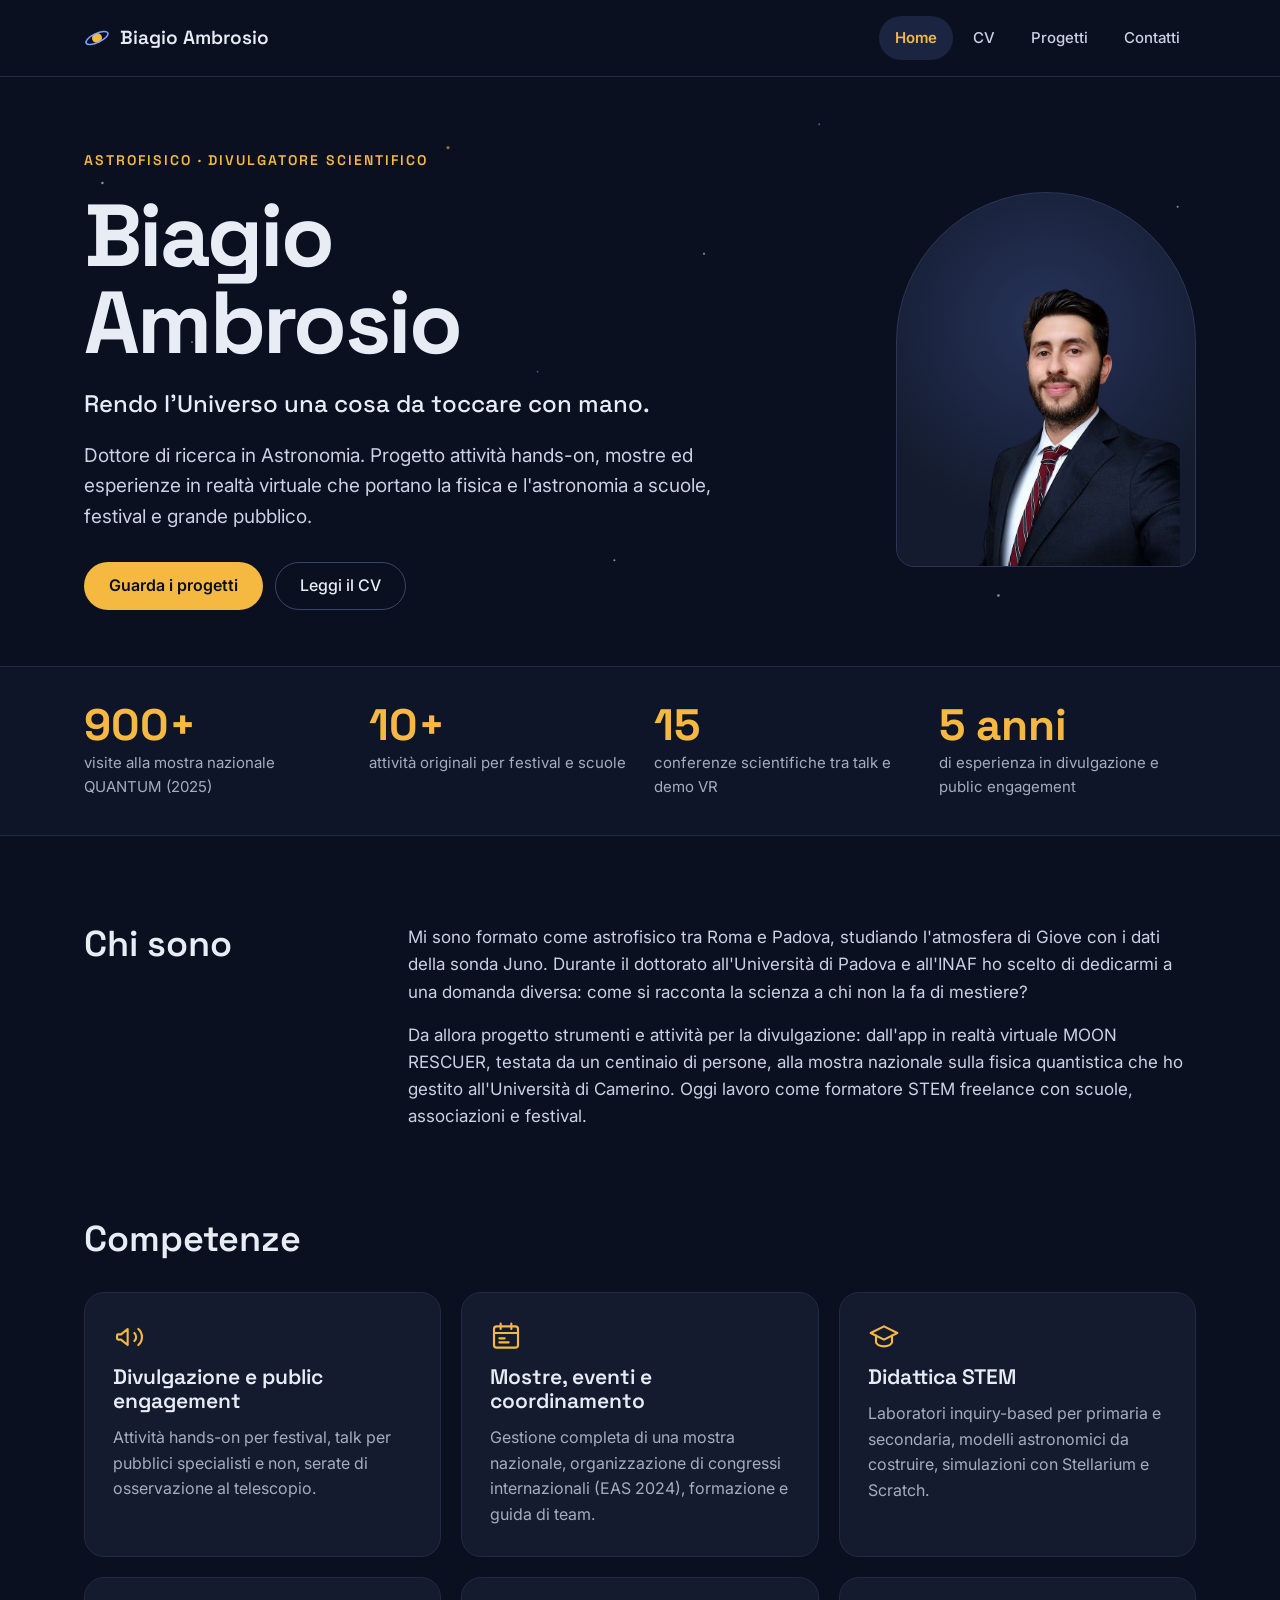
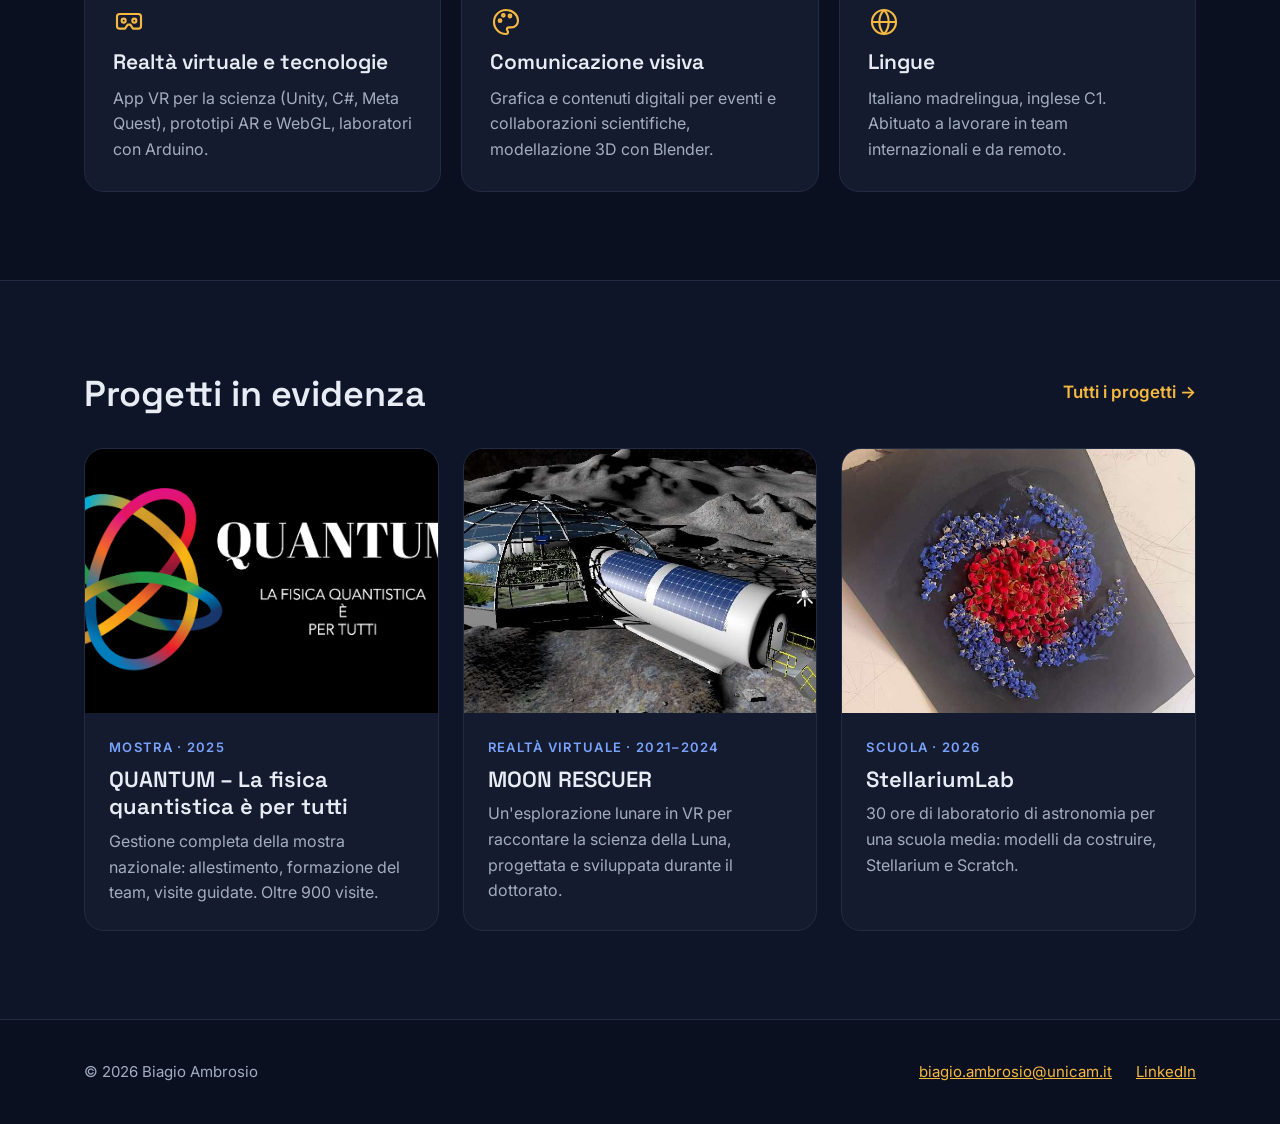
==== commit b068236f: "Update project image for QUANTUM exhibition" ====
--- a/index.html
+++ b/index.html
@@ -116,7 +116,7 @@
         </div>
         <div class="project-grid">
           <a class="project" href="progetto-quantum.html">
-            <img src="assets/img/quantum-guida.jpg" alt="Biagio guida una visita alla mostra QUANTUM" loading="lazy" style="aspect-ratio: 4 / 3; object-position: center 25%">
+            <img src="assets/img/Mostra QUANTUM - copertina.png" alt="Mostra QUANTUM - copertina" loading="lazy" style="aspect-ratio: 4 / 3; object-position: center 25%">
             <div class="project-body">
               <span class="meta">Mostra · 2025</span>
               <h3>QUANTUM – La fisica quantistica è per tutti</h3>
--- a/assets/css/style.css
+++ b/assets/css/style.css
@@ -0,0 +1,190 @@
+/* Biagio Ambrosio — portfolio · tema "Notte stellata" */
+:root {
+  --bg: #0B1020;
+  --bg-alt: #0F1528;
+  --surface: #141B2E;
+  --surface-2: #1B2440;
+  --line: #222B44;
+  --line-strong: #3A4566;
+  --text: #E8ECF5;
+  --text-2: #C9D1E3;
+  --muted: #A3ADC2;
+  --accent: #F5B841;
+  --accent-hover: #FFD889;
+  --blue: #7AA2FF;
+  --radius: 20px;
+  --max: 1160px;
+  --display: "Space Grotesk", system-ui, sans-serif;
+  --body: "Inter", system-ui, sans-serif;
+}
+
+*, *::before, *::after { box-sizing: border-box; }
+html { scroll-behavior: smooth; }
+body {
+  margin: 0;
+  background: var(--bg);
+  color: var(--text);
+  font-family: var(--body);
+  font-size: 17px;
+  line-height: 1.6;
+  -webkit-font-smoothing: antialiased;
+}
+img { max-width: 100%; display: block; }
+a { color: var(--accent); }
+a:hover { color: var(--accent-hover); }
+:focus-visible { outline: 2px solid var(--accent); outline-offset: 3px; border-radius: 6px; }
+h1, h2, h3 { font-family: var(--display); margin: 0; line-height: 1.15; }
+p { margin: 0; }
+
+.container { max-width: var(--max); margin: 0 auto; padding-left: 24px; padding-right: 24px; }
+.skip-link { position: absolute; left: -9999px; top: 8px; background: var(--accent); color: var(--bg); padding: 10px 16px; border-radius: 8px; z-index: 10; }
+.skip-link:focus { left: 16px; }
+
+/* ---------- Header / menu ---------- */
+.site-header { border-bottom: 1px solid var(--line); background: var(--bg); position: sticky; top: 0; z-index: 5; }
+.nav { display: flex; flex-wrap: wrap; align-items: center; justify-content: space-between; gap: 12px 24px; padding-top: 16px; padding-bottom: 16px; }
+.brand { display: flex; align-items: center; gap: 10px; text-decoration: none; color: var(--text); font-family: var(--display); font-weight: 600; font-size: 19px; }
+.brand:hover { color: var(--text); }
+.nav-links { display: flex; flex-wrap: wrap; gap: 4px; margin: 0; padding: 0; list-style: none; }
+.nav-links a { display: inline-flex; align-items: center; min-height: 44px; padding: 0 16px; border-radius: 999px; text-decoration: none; color: var(--text-2); font-weight: 500; font-size: 15px; }
+.nav-links a:hover { color: var(--text); background: var(--surface); }
+.nav-links a[aria-current="page"] { background: var(--surface-2); color: var(--accent); font-weight: 600; }
+
+/* ---------- Bottoni, etichette ---------- */
+.eyebrow { font-family: var(--display); font-size: 14px; letter-spacing: 0.14em; text-transform: uppercase; color: var(--accent); font-weight: 600; }
+.btn { display: inline-flex; align-items: center; gap: 10px; min-height: 48px; padding: 0 24px; border-radius: 999px; text-decoration: none; font-weight: 600; font-size: 16px; border: 1px solid transparent; cursor: pointer; font-family: var(--body); }
+.btn-primary { background: var(--accent); color: var(--bg); }
+.btn-primary:hover { background: var(--accent-hover); color: var(--bg); }
+.btn-ghost { border-color: var(--line-strong); color: var(--text); font-weight: 500; }
+.btn-ghost:hover { border-color: var(--text-2); color: var(--text); }
+.btn-row { display: flex; flex-wrap: wrap; gap: 12px; }
+.tag { display: inline-block; padding: 5px 12px; border-radius: 999px; background: var(--surface-2); color: var(--text-2); font-size: 14px; }
+.tags { display: flex; flex-wrap: wrap; gap: 8px; margin: 0; padding: 0; list-style: none; }
+
+/* ---------- Hero (home) ---------- */
+.hero { position: relative; overflow: hidden; }
+.stars { position: absolute; inset: 0; width: 100%; height: 100%; opacity: 0.55; pointer-events: none; }
+.hero-inner { position: relative; display: flex; flex-wrap: wrap; align-items: center; gap: 48px; padding-top: 72px; padding-bottom: 56px; }
+.hero-text { flex: 999 1 520px; min-width: 0; display: flex; flex-direction: column; gap: 22px; }
+.hero h1 { font-size: clamp(48px, 7.5vw, 88px); line-height: 0.98; font-weight: 700; letter-spacing: -0.03em; }
+.hero .tagline { font-family: var(--display); font-size: clamp(20px, 2.4vw, 24px); line-height: 1.3; font-weight: 500; }
+.hero .lead { max-width: 34em; font-size: 19px; color: var(--text-2); }
+.hero .btn-row { padding-top: 8px; }
+.portrait { flex: 1 1 300px; max-width: 380px; margin: 0 auto; position: relative; aspect-ratio: 4 / 5; border-radius: 200px 200px 24px 24px; background: radial-gradient(circle at 50% 35%, #26335A 0%, #141B2E 70%); overflow: hidden; border: 1px solid #2A3557; }
+.portrait img { position: absolute; bottom: 0; left: 50%; transform: translateX(-50%); height: 96%; width: auto; max-width: none; }
+
+/* ---------- Numeri ---------- */
+.stats { border-top: 1px solid var(--line); border-bottom: 1px solid var(--line); background: var(--bg-alt); }
+.stats-grid { display: grid; grid-template-columns: repeat(auto-fit, minmax(200px, 1fr)); gap: 28px; padding-top: 36px; padding-bottom: 36px; margin: 0 auto; }
+.stat { display: flex; flex-direction: column; gap: 4px; }
+.stat dt { order: 2; color: var(--muted); font-size: 15px; }
+.stat dd { order: 1; margin: 0; font-family: var(--display); font-size: 44px; font-weight: 700; color: var(--accent); line-height: 1; }
+
+/* ---------- Sezioni ---------- */
+.section { padding-top: 88px; padding-bottom: 88px; }
+.section-alt { background: var(--bg-alt); border-top: 1px solid var(--line); }
+.section h2 { font-size: 36px; font-weight: 600; }
+.split { display: flex; flex-wrap: wrap; gap: 32px 64px; }
+.split > h2 { flex: 1 1 260px; }
+.split > .prose { flex: 999 1 520px; min-width: 0; display: flex; flex-direction: column; gap: 16px; color: var(--text-2); }
+.section-head { display: flex; flex-wrap: wrap; align-items: flex-end; justify-content: space-between; gap: 16px; margin-bottom: 32px; }
+.section-head a { font-weight: 600; text-decoration: none; padding: 10px 0; }
+
+.card-grid { display: grid; grid-template-columns: repeat(auto-fit, minmax(300px, 1fr)); gap: 20px; }
+.card { background: var(--surface); border: 1px solid var(--line); border-radius: var(--radius); padding: 28px; display: flex; flex-direction: column; gap: 12px; }
+.card h3 { font-size: 21px; font-weight: 600; }
+.card p { color: var(--muted); font-size: 16px; }
+.card svg { width: 32px; height: 32px; }
+
+/* ---------- Card progetto ---------- */
+.project-grid { display: grid; grid-template-columns: repeat(auto-fill, minmax(300px, 1fr)); gap: 24px; }
+.project { display: flex; flex-direction: column; background: var(--surface); border: 1px solid var(--line); border-radius: var(--radius); overflow: hidden; color: var(--text); text-decoration: none; }
+a.project:hover { border-color: var(--line-strong); color: var(--text); }
+.project img, .project .ph { width: 100%; aspect-ratio: 16 / 10; object-fit: cover; }
+.project .ph { background: var(--surface-2); display: flex; align-items: center; justify-content: center; }
+.project .ph svg { width: 56px; height: 56px; }
+.project-body { padding: 24px; display: flex; flex-direction: column; gap: 8px; flex: 1; }
+.project .meta { font-size: 13px; letter-spacing: 0.1em; text-transform: uppercase; color: var(--blue); font-weight: 600; }
+.project h2, .project h3 { font-size: 22px; font-weight: 600; line-height: 1.25; }
+.project p { color: var(--muted); font-size: 16px; }
+.project .tags { margin-top: auto; padding-top: 10px; }
+.project .tag { font-size: 13px; padding: 4px 10px; }
+
+.filters { display: flex; flex-wrap: wrap; align-items: center; gap: 8px; margin-bottom: 32px; }
+.filter { min-height: 44px; padding: 0 18px; border-radius: 999px; border: 1px solid var(--line-strong); background: transparent; color: var(--text); font: 500 15px var(--body); cursor: pointer; }
+.filter:hover { border-color: var(--text-2); }
+.filter[aria-pressed="true"] { background: var(--accent); border-color: var(--accent); color: var(--bg); font-weight: 600; }
+.filter-count { margin-left: auto; color: var(--muted); font-size: 15px; }
+.project[hidden] { display: none; }
+
+/* ---------- Intestazione pagine interne ---------- */
+.page-head { padding-top: 64px; padding-bottom: 40px; display: flex; flex-wrap: wrap; align-items: flex-end; justify-content: space-between; gap: 24px; }
+.page-head > div { display: flex; flex-direction: column; gap: 12px; max-width: 680px; }
+.page-head h1 { font-size: clamp(36px, 5vw, 56px); line-height: 1.05; font-weight: 700; }
+.page-head p { color: var(--text-2); }
+
+/* ---------- CV ---------- */
+.cv-layout { display: flex; flex-wrap: wrap; gap: 48px; padding-bottom: 96px; }
+.cv-main { flex: 999 1 600px; min-width: 0; display: flex; flex-direction: column; gap: 56px; }
+.cv-main h2 { font-size: 28px; font-weight: 600; margin-bottom: 20px; }
+.timeline { margin: 0; padding: 0; list-style: none; }
+.timeline li { display: flex; gap: 20px; }
+.timeline .dot-col { display: flex; flex-direction: column; align-items: center; }
+.timeline .dot { width: 14px; height: 14px; border-radius: 50%; border: 2px solid var(--accent); margin-top: 6px; flex: none; }
+.timeline li:first-child .dot { background: var(--accent); }
+.timeline .rail { flex: 1; width: 2px; background: #2A3557; }
+.timeline li:last-child .rail { display: none; }
+.timeline .entry { padding-bottom: 32px; display: flex; flex-direction: column; gap: 6px; }
+.when { font-size: 14px; color: var(--blue); font-weight: 600; }
+.timeline h3 { font-size: 21px; font-weight: 600; }
+.timeline p { color: var(--muted); font-size: 16px; }
+.edu-grid { display: grid; grid-template-columns: repeat(auto-fit, minmax(220px, 1fr)); gap: 16px; }
+.edu-grid .card { padding: 22px; gap: 6px; border-radius: 16px; }
+.edu-grid h3 { font-size: 19px; }
+.edu-grid p { font-size: 15px; }
+.pubs { margin: 0; padding: 0; list-style: none; display: flex; flex-direction: column; gap: 14px; color: var(--text-2); font-size: 16px; }
+.pubs li { padding: 18px 20px; background: var(--surface); border-radius: 12px; }
+.cv-side { flex: 1 1 300px; display: flex; flex-direction: column; gap: 20px; }
+.cv-side .card { padding: 26px; gap: 14px; }
+.cv-side h2 { font-size: 20px; font-weight: 600; }
+.cv-side ul { margin: 0; padding: 0; list-style: none; display: flex; flex-direction: column; gap: 10px; font-size: 15px; color: var(--text-2); }
+.cv-side .year { color: var(--blue); }
+.cv-side .note { font-size: 14px; color: var(--muted); }
+
+/* ---------- Contatti ---------- */
+.contact-layout { display: flex; flex-wrap: wrap; gap: 48px 64px; padding-top: 64px; padding-bottom: 96px; }
+.contact-info { flex: 1 1 380px; min-width: 0; display: flex; flex-direction: column; gap: 28px; }
+.contact-info .intro { display: flex; flex-direction: column; gap: 12px; }
+.contact-info h1 { font-size: clamp(36px, 5vw, 56px); line-height: 1.05; font-weight: 700; }
+.contact-info .intro p { color: var(--text-2); }
+.contact-info h2 { font-size: 20px; font-weight: 600; margin-bottom: 12px; }
+.channels { display: flex; flex-direction: column; gap: 12px; margin: 0; padding: 0; list-style: none; }
+.channel { display: flex; align-items: center; gap: 16px; padding: 18px 20px; background: var(--surface); border: 1px solid var(--line); border-radius: 16px; text-decoration: none; color: var(--text); }
+a.channel:hover { border-color: var(--line-strong); color: var(--text); }
+.channel svg { width: 24px; height: 24px; flex: none; }
+.channel span { display: flex; flex-direction: column; min-width: 0; overflow-wrap: anywhere; }
+.channel small { font-size: 14px; color: var(--muted); }
+.channel strong { font-weight: 600; }
+.contact-form-wrap { flex: 1 1 420px; min-width: 0; }
+.contact-form { background: var(--surface); border: 1px solid var(--line); border-radius: 24px; padding: 32px; display: flex; flex-direction: column; gap: 18px; }
+.contact-form h2 { font-size: 24px; font-weight: 600; }
+.field { display: flex; flex-direction: column; gap: 6px; }
+.field label { font-size: 15px; font-weight: 500; color: var(--text-2); }
+.field input, .field select, .field textarea { min-height: 48px; padding: 10px 14px; border-radius: 12px; border: 1px solid var(--line-strong); background: var(--bg); color: var(--text); font: 400 16px var(--body); }
+.field textarea { resize: vertical; min-height: 140px; }
+.field input:focus, .field select:focus, .field textarea:focus { outline: 2px solid var(--accent); outline-offset: 1px; border-color: transparent; }
+.contact-form .btn { justify-content: center; min-height: 52px; border: 0; }
+.form-note { font-size: 14px; color: var(--muted); }
+
+/* ---------- Footer ---------- */
+.site-footer { border-top: 1px solid var(--line); }
+.site-footer .container { padding-top: 40px; padding-bottom: 40px; display: flex; flex-wrap: wrap; justify-content: space-between; gap: 16px; color: var(--muted); font-size: 15px; }
+.site-footer nav { display: flex; flex-wrap: wrap; gap: 24px; }
+
+@media (max-width: 600px) {
+  .section { padding-top: 64px; padding-bottom: 64px; }
+  .hero-inner { padding-top: 48px; }
+  .filter-count { margin-left: 0; width: 100%; }
+  .contact-form { padding: 24px; }
+}
+@media (prefers-reduced-motion: reduce) { html { scroll-behavior: auto; } }
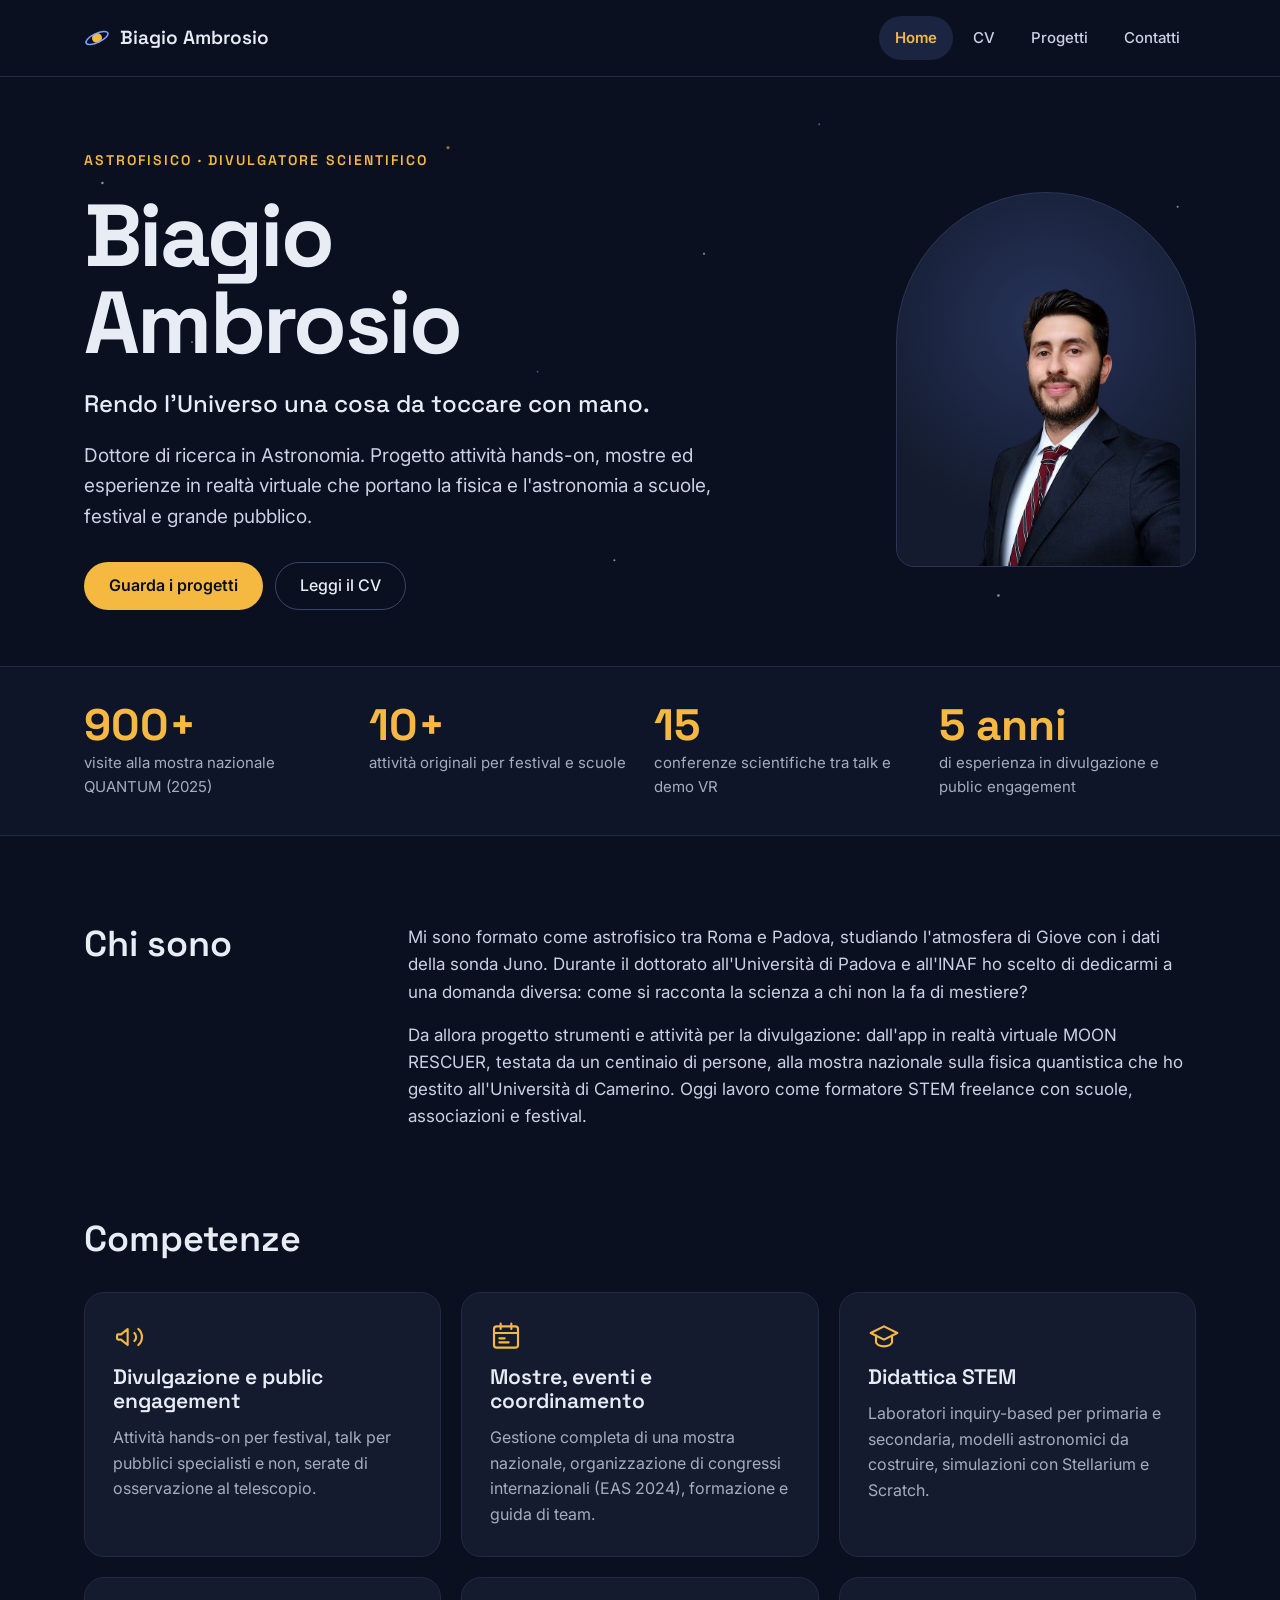
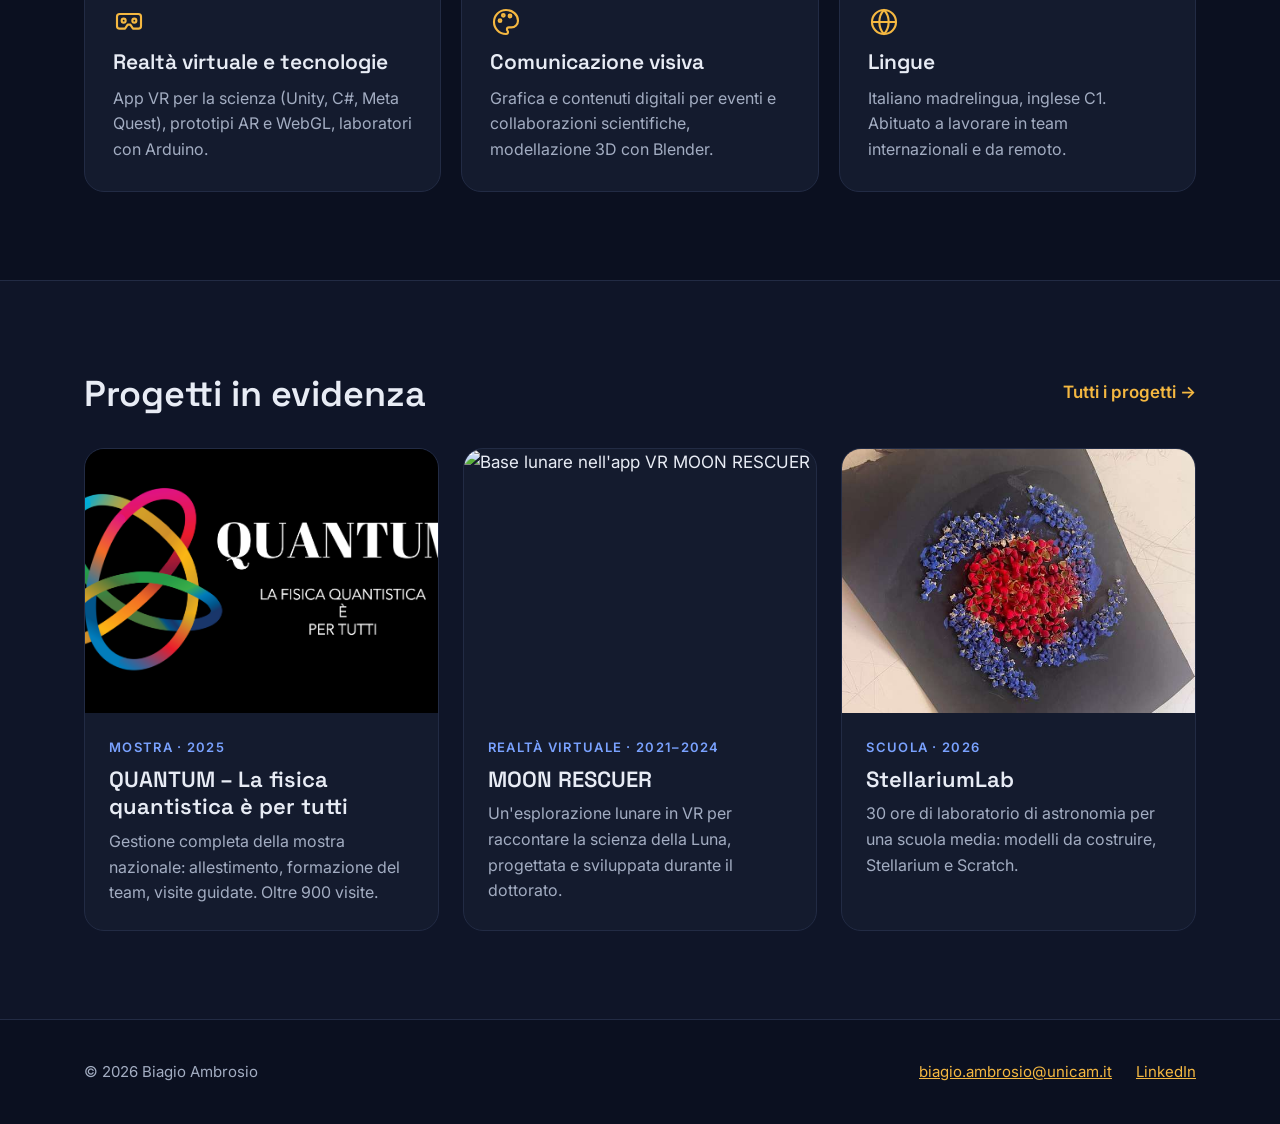
==== commit b901c8f2: "Update image source for MOON RESCUER project" ====
--- a/index.html
+++ b/index.html
@@ -124,7 +124,7 @@
             </div>
           </a>
           <a class="project" href="progetto-moon-rescuer.html">
-            <img src="assets/img/moon-rescuer.jpg" alt="Base lunare nell'app VR MOON RESCUER" loading="lazy" style="aspect-ratio: 4 / 3">
+            <img src="assets/img/MOON RESCUER LOGO" alt="Base lunare nell'app VR MOON RESCUER" loading="lazy" style="aspect-ratio: 4 / 3">
             <div class="project-body">
               <span class="meta">Realtà virtuale · 2021–2024</span>
               <h3>MOON RESCUER</h3>
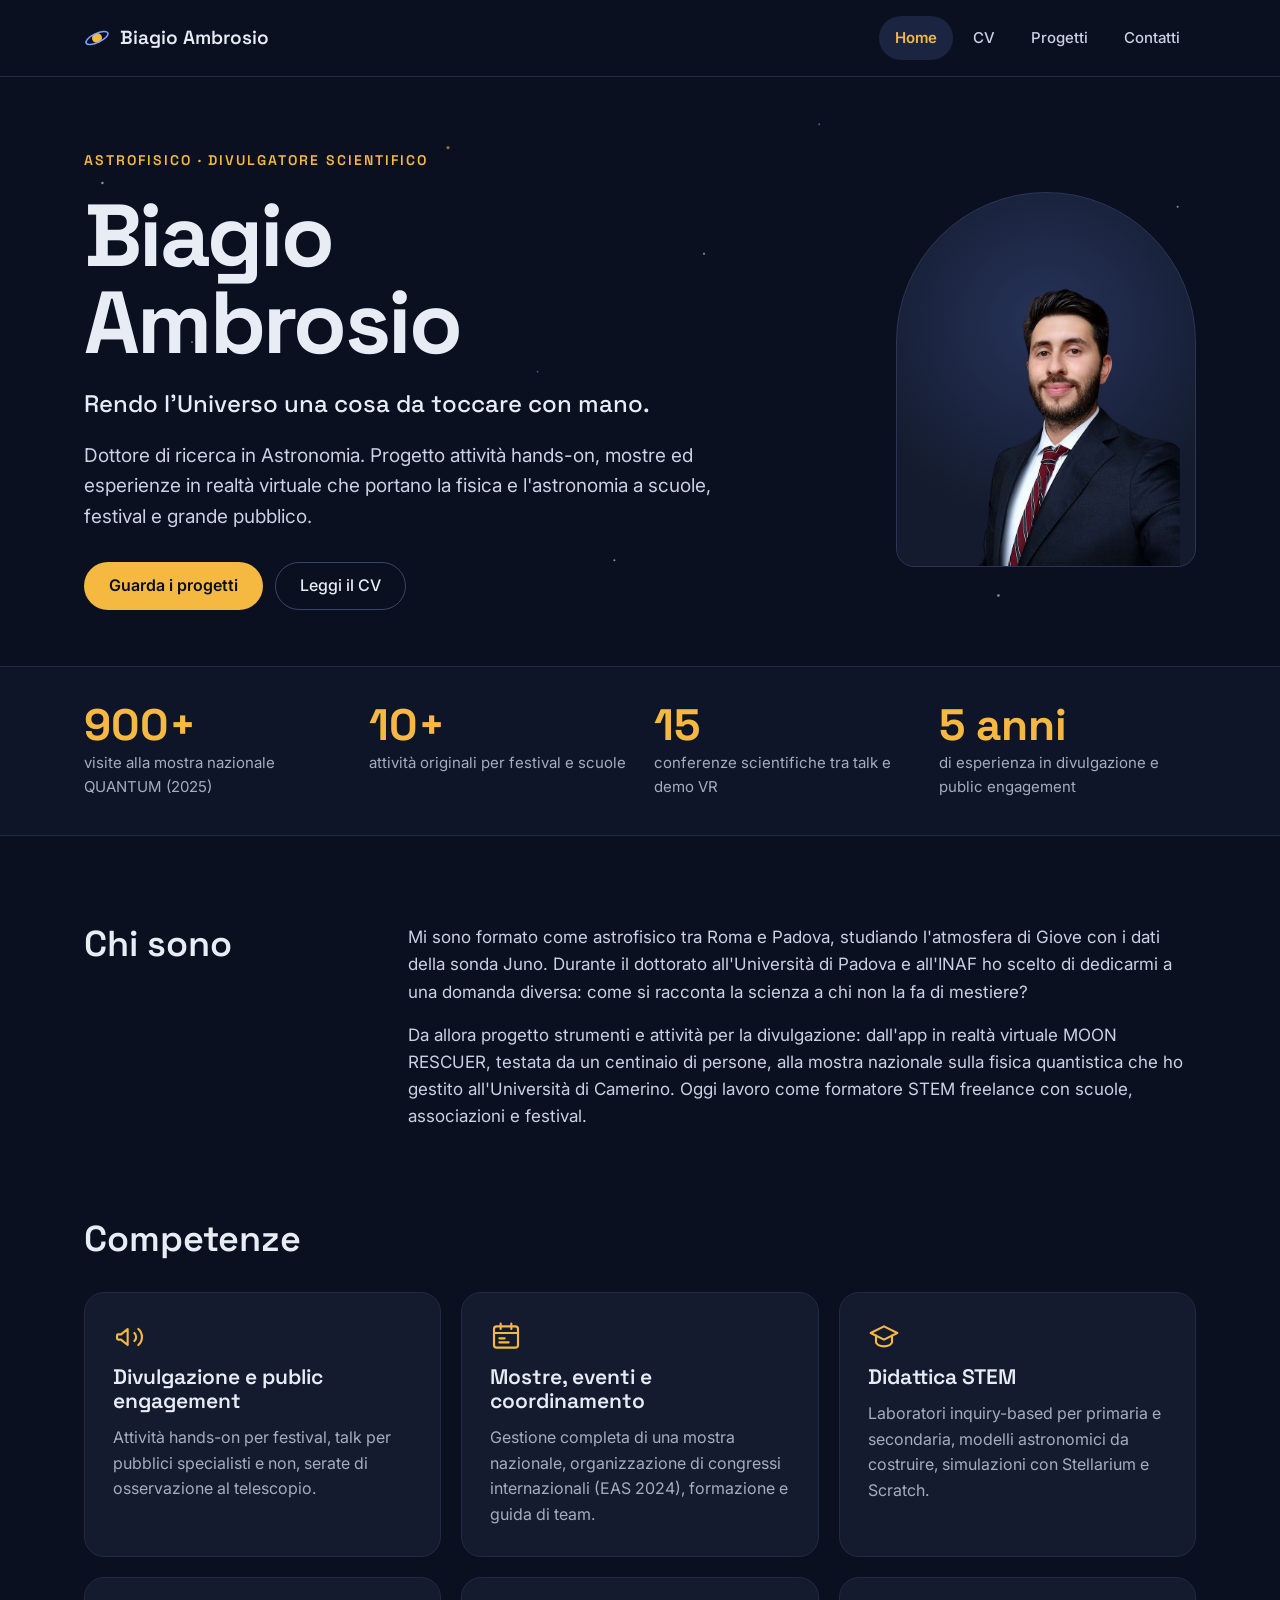
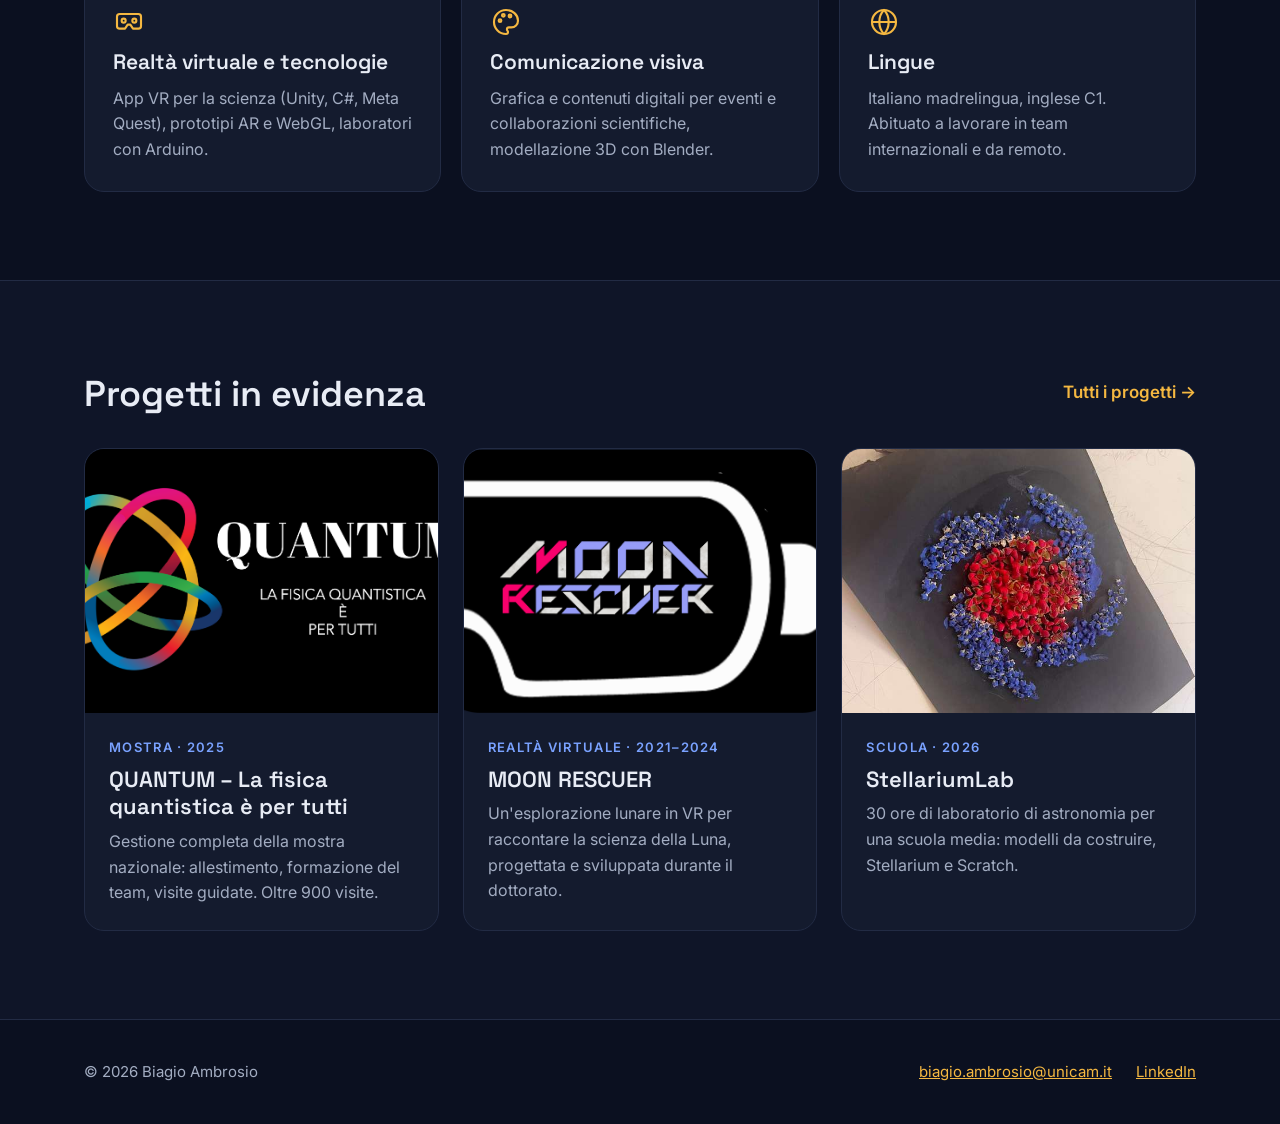
==== commit 00795a61: "Fix image source for MOON RESCUER logo" ====
--- a/index.html
+++ b/index.html
@@ -124,7 +124,7 @@
             </div>
           </a>
           <a class="project" href="progetto-moon-rescuer.html">
-            <img src="assets/img/MOON RESCUER LOGO" alt="Base lunare nell'app VR MOON RESCUER" loading="lazy" style="aspect-ratio: 4 / 3">
+            <img src="assets/img/MOON RESCUER LOGO.png" alt="Base lunare nell'app VR MOON RESCUER" loading="lazy" style="aspect-ratio: 4 / 3">
             <div class="project-body">
               <span class="meta">Realtà virtuale · 2021–2024</span>
               <h3>MOON RESCUER</h3>
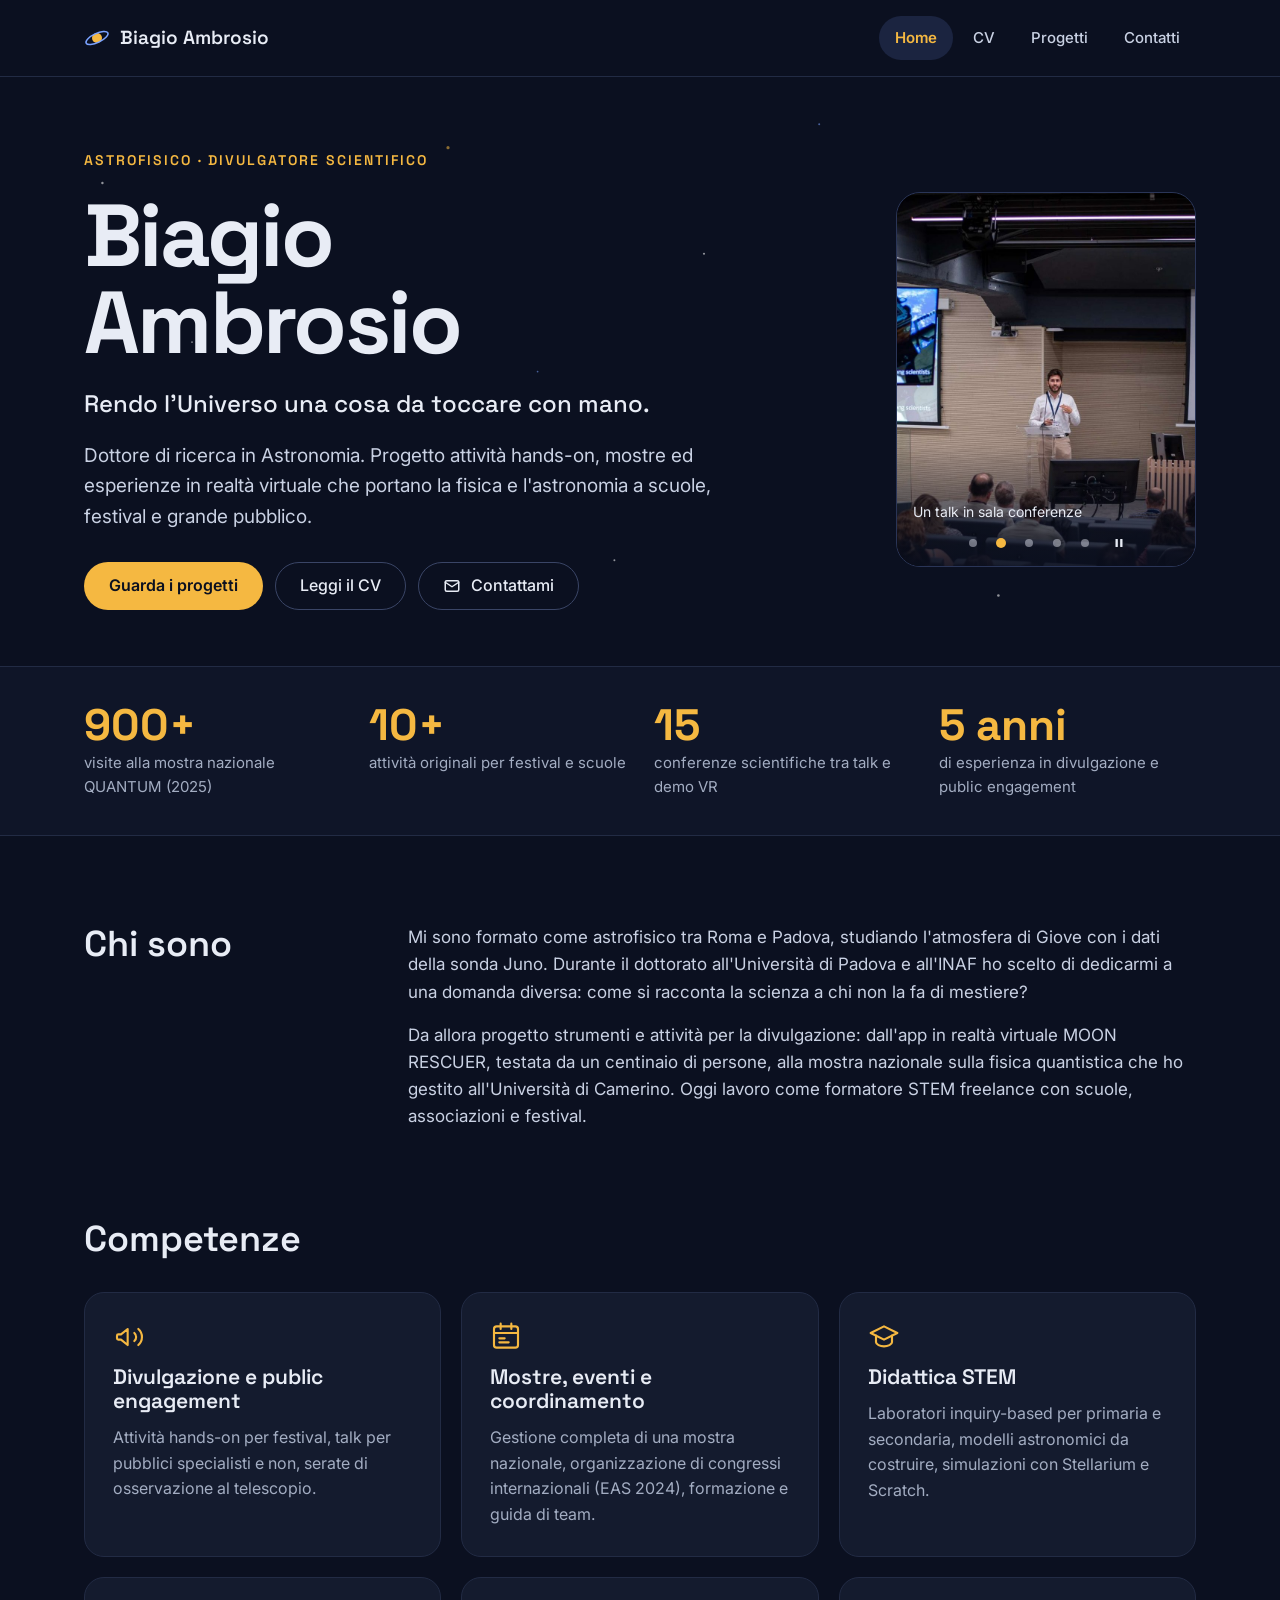
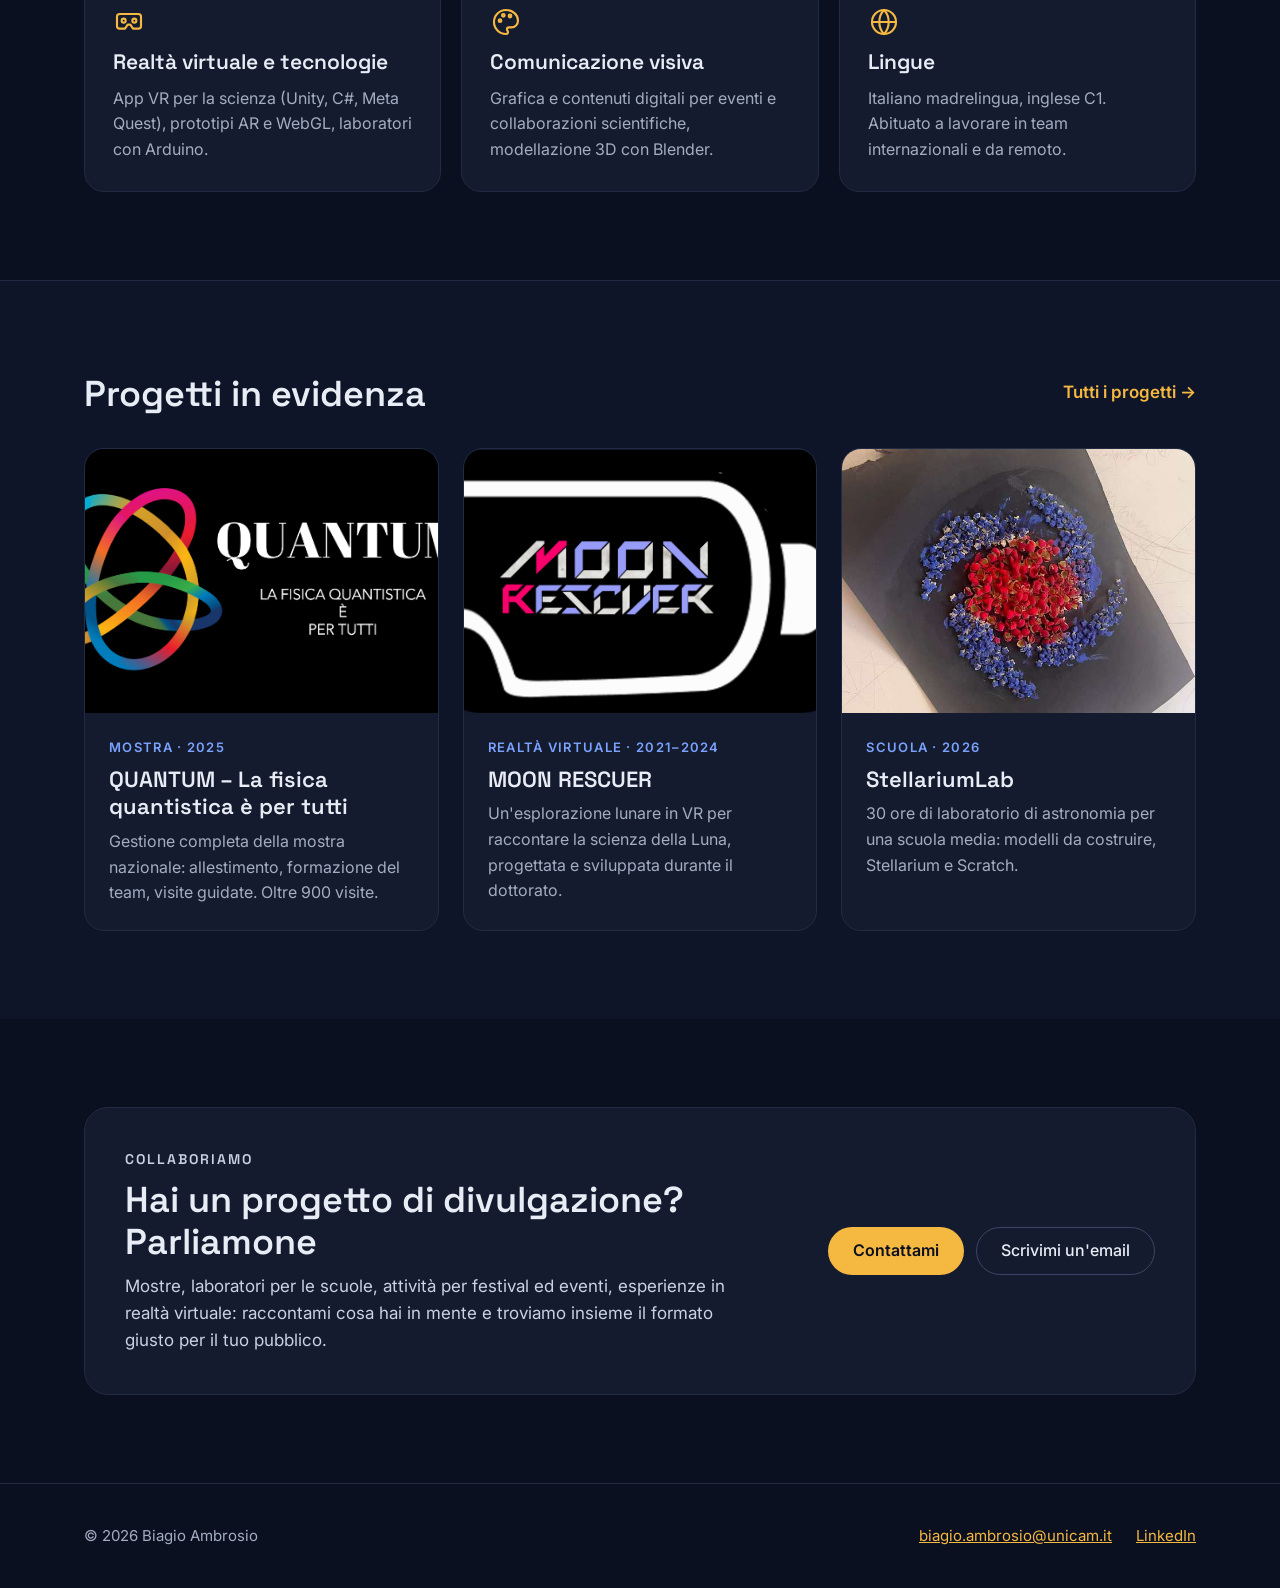
==== commit 74b739d4: "progetti terza missione inclusi" ====
--- a/index.html
+++ b/index.html
@@ -14,6 +14,29 @@
   <link rel="preconnect" href="https://fonts.gstatic.com" crossorigin>
   <link href="https://fonts.googleapis.com/css2?family=Space+Grotesk:wght@400;500;600;700&family=Inter:wght@400;500;600&display=swap" rel="stylesheet">
   <link rel="stylesheet" href="assets/css/style.css">
+  <style>
+    /* Foto a rotazione nella testata */
+    .hero-photos { flex: 1 1 300px; max-width: 380px; margin: 0 auto; position: relative; aspect-ratio: 4 / 5; border-radius: 24px; overflow: hidden; border: 1px solid #2A3557; background: #141B2E; }
+    .hero-photos figure { position: absolute; inset: 0; margin: 0; opacity: 0; transition: opacity .8s ease; }
+    .hero-photos figure.is-active { opacity: 1; }
+    .hero-photos img { width: 100%; height: 100%; object-fit: cover; display: block; }
+    .hero-photos::after { content: ""; position: absolute; left: 0; right: 0; bottom: 0; height: 120px; background: linear-gradient(to top, rgba(11,16,32,.85), rgba(11,16,32,0)); pointer-events: none; }
+    .hero-photos figcaption { position: absolute; left: 16px; right: 16px; bottom: 44px; z-index: 1; font-size: 14px; line-height: 1.35; color: #E8ECF5; }
+    .hero-photos .dots { position: absolute; left: 0; right: 0; bottom: 10px; z-index: 2; display: flex; justify-content: center; align-items: center; gap: 2px; }
+    .hero-photos .dots button { width: 26px; height: 26px; padding: 0; border: 0; background: transparent; cursor: pointer; display: flex; align-items: center; justify-content: center; }
+    .hero-photos .dots button span { width: 8px; height: 8px; border-radius: 50%; background: rgba(232,236,245,.45); transition: background .3s, transform .3s; }
+    .hero-photos .dots button[aria-current="true"] span { background: var(--accent); transform: scale(1.25); }
+    .hero-photos .dots .pause { margin-left: 6px; color: #E8ECF5; }
+    .hero-photos .dots .pause svg { width: 14px; height: 14px; }
+    @media (prefers-reduced-motion: reduce) { .hero-photos figure { transition: none; } }
+
+    /* Fascia finale: invito a contattare */
+    .cta-box { background: var(--surface); border: 1px solid var(--line); border-radius: 24px; padding: 40px; display: flex; flex-wrap: wrap; align-items: center; justify-content: space-between; gap: 24px 40px; }
+    .cta-box > div:first-child { flex: 999 1 420px; min-width: 0; display: flex; flex-direction: column; gap: 10px; }
+    .cta-box h2 { font-size: clamp(28px, 3.4vw, 36px); font-weight: 600; }
+    .cta-box p { color: var(--text-2); max-width: 36em; }
+    @media (max-width: 600px) { .cta-box { padding: 28px 24px; } }
+  </style>
 </head>
 <body>
   <a class="skip-link" href="#contenuto">Vai al contenuto</a>
@@ -47,10 +70,42 @@
           <div class="btn-row">
             <a class="btn btn-primary" href="progetti.html">Guarda i progetti</a>
             <a class="btn btn-ghost" href="cv.html">Leggi il CV</a>
+            <a class="btn btn-ghost" href="contatti.html">
+              <svg width="18" height="18" viewBox="0 0 24 24" fill="none" stroke="currentColor" stroke-width="2" stroke-linecap="round" stroke-linejoin="round" aria-hidden="true"><rect x="3" y="5" width="18" height="14" rx="2"/><path d="M3 7l9 6 9-6"/></svg>
+              Contattami
+            </a>
           </div>
         </div>
-        <div class="portrait">
-          <img src="assets/img/ritratto.png" alt="Ritratto di Biagio Ambrosio" width="720" height="962">
+        <!-- FOTO A ROTAZIONE: la prima resta 1 secondo all'apertura, poi ognuna 3 secondi.
+             Per cambiarne una: sostituisci il file (formato verticale 4:5, es. 800×1000) e la didascalia. -->
+        <div class="hero-photos" role="group" aria-roledescription="carosello" aria-label="Foto di Biagio al lavoro">
+          <figure class="is-active">
+            <img src="assets/img/home-1-ritratto.jpg" alt="Ritratto di Biagio Ambrosio" width="800" height="1000">
+          </figure>
+          <figure>
+            <img src="assets/img/home-2-talk.jpg" alt="Biagio presenta un talk al leggio davanti al pubblico in sala conferenze" width="800" height="1000">
+            <figcaption>Un talk in sala conferenze</figcaption>
+          </figure>
+          <figure>
+            <img src="assets/img/home-3-maurer.jpg" alt="Biagio insieme all'astronauta ESA Matthias Maurer" width="800" height="1000">
+            <figcaption>Con l'astronauta ESA Matthias Maurer, European Lunar Symposium 2023</figcaption>
+          </figure>
+          <figure>
+            <img src="assets/img/home-4-maratea.jpg" alt="Serata all'aperto con il pubblico seduto davanti al palco e allo schermo" width="800" height="1000">
+            <figcaption>Il cielo sopra Maratea, 2026</figcaption>
+          </figure>
+          <figure>
+            <img src="assets/img/home-5-crittografia.jpg" alt="Biagio mostra una carta da gioco spiegando la crittografia" width="800" height="1000">
+            <figcaption>La crittografia raccontata con le carte, mostra QUANTUM</figcaption>
+          </figure>
+          <div class="dots">
+            <button type="button" aria-label="Foto 1" aria-current="true"><span></span></button>
+            <button type="button" aria-label="Foto 2"><span></span></button>
+            <button type="button" aria-label="Foto 3"><span></span></button>
+            <button type="button" aria-label="Foto 4"><span></span></button>
+            <button type="button" aria-label="Foto 5"><span></span></button>
+            <button type="button" class="pause" aria-label="Metti in pausa le foto"><svg viewBox="0 0 24 24" fill="currentColor" aria-hidden="true"><rect x="6" y="5" width="4" height="14" rx="1"/><rect x="14" y="5" width="4" height="14" rx="1"/></svg></button>
+          </div>
         </div>
       </div>
     </section>
@@ -142,6 +197,20 @@
         </div>
       </div>
     </section>
+
+    <section class="section container" aria-labelledby="cta-title">
+      <div class="cta-box">
+        <div>
+          <p class="eyebrow">Collaboriamo</p>
+          <h2 id="cta-title">Hai un progetto di divulgazione? Parliamone</h2>
+          <p>Mostre, laboratori per le scuole, attività per festival ed eventi, esperienze in realtà virtuale: raccontami cosa hai in mente e troviamo insieme il formato giusto per il tuo pubblico.</p>
+        </div>
+        <div class="btn-row">
+          <a class="btn btn-primary" href="contatti.html">Contattami</a>
+          <a class="btn btn-ghost" href="mailto:biagio.ambrosio@unicam.it">Scrivimi un'email</a>
+        </div>
+      </div>
+    </section>
   </main>
 
   <footer class="site-footer">
@@ -153,5 +222,47 @@
       </nav>
     </div>
   </footer>
+
+  <script>
+    // Foto a rotazione: la prima resta 1 s all'apertura, poi ogni foto 3 s (anche la prima nei giri successivi).
+    (function () {
+      var box = document.querySelector('.hero-photos');
+      if (!box) return;
+      var slides = box.querySelectorAll('figure');
+      var dots = box.querySelectorAll('.dots button:not(.pause)');
+      var pauseBtn = box.querySelector('.pause');
+      var FIRST = 1000, EACH = 3000;
+      var i = 0, timer = null, paused = false;
+      var reduce = window.matchMedia('(prefers-reduced-motion: reduce)').matches;
+
+      function show(n) {
+        slides[i].classList.remove('is-active'); dots[i].removeAttribute('aria-current');
+        i = (n + slides.length) % slides.length;
+        slides[i].classList.add('is-active'); dots[i].setAttribute('aria-current', 'true');
+      }
+      function schedule(delay) {
+        clearTimeout(timer);
+        if (paused) return;
+        timer = setTimeout(function () { show(i + 1); schedule(EACH); }, delay);
+      }
+      function setPaused(p) {
+        paused = p;
+        pauseBtn.setAttribute('aria-label', p ? 'Riprendi le foto' : 'Metti in pausa le foto');
+        pauseBtn.innerHTML = p
+          ? '<svg viewBox="0 0 24 24" fill="currentColor" aria-hidden="true"><path d="M7 4.5v15l13-7.5z"/></svg>'
+          : '<svg viewBox="0 0 24 24" fill="currentColor" aria-hidden="true"><rect x="6" y="5" width="4" height="14" rx="1"/><rect x="14" y="5" width="4" height="14" rx="1"/></svg>';
+        if (!p) schedule(EACH); else clearTimeout(timer);
+      }
+
+      dots.forEach(function (d, k) { d.addEventListener('click', function () { show(k); schedule(EACH); }); });
+      pauseBtn.addEventListener('click', function () { setPaused(!paused); });
+      document.addEventListener('visibilitychange', function () {
+        if (document.hidden) clearTimeout(timer); else if (!paused) schedule(EACH);
+      });
+
+      // Chi preferisce ridurre le animazioni parte con le foto ferme (può scorrerle con i pallini).
+      if (reduce) setPaused(true); else schedule(FIRST);
+    })();
+  </script>
 </body>
 </html>
